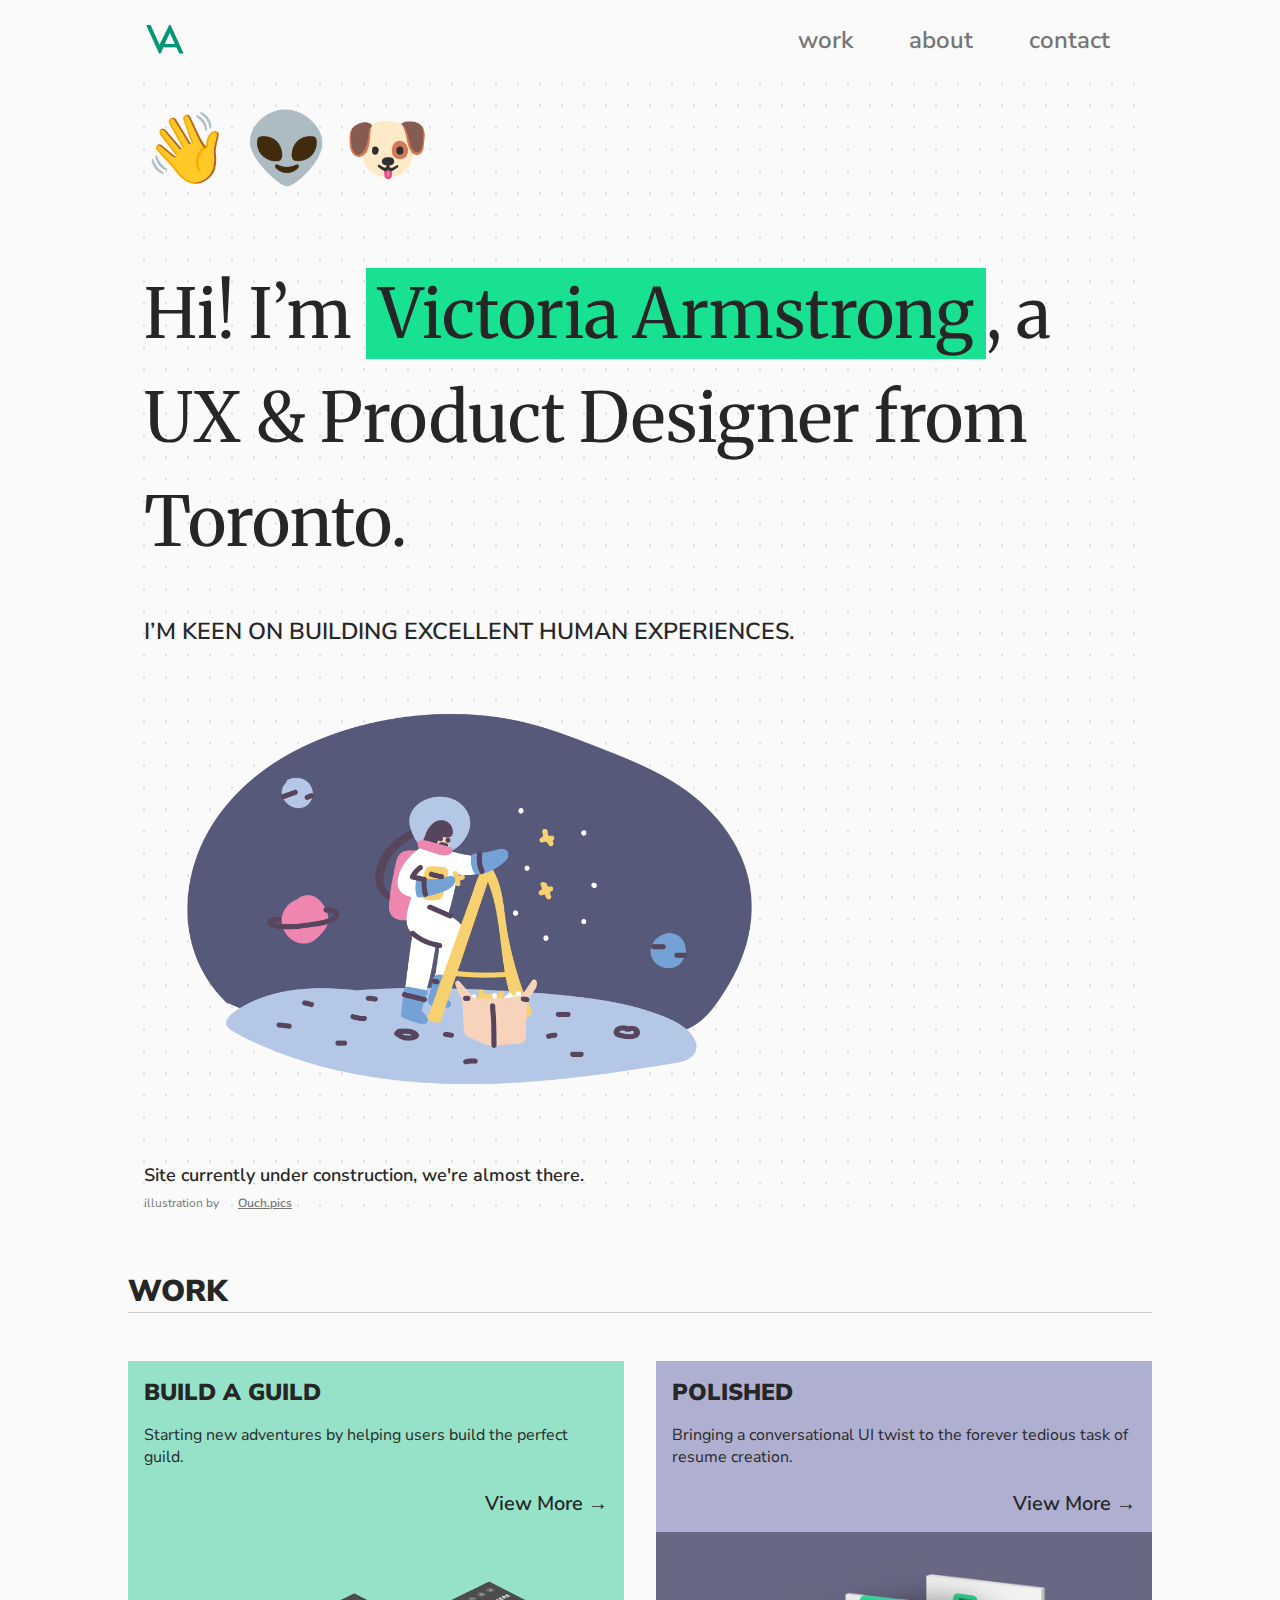
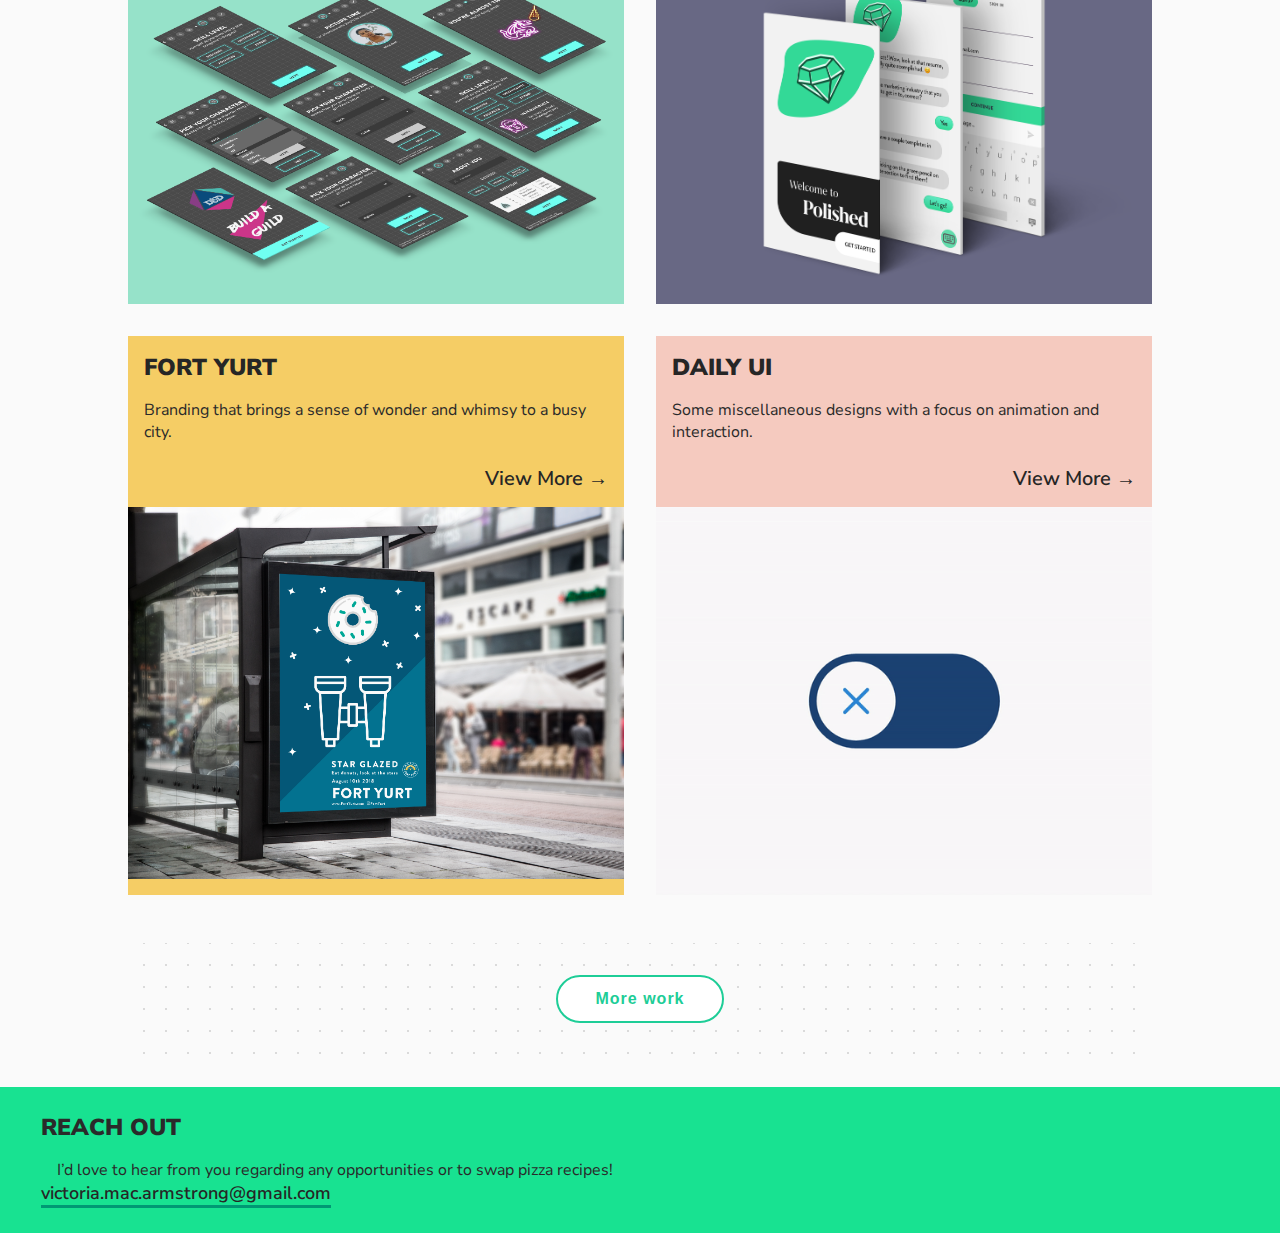
==== index.html @ 5d779841 "Changed small view nav" ====
<!DOCTYPE html>
<html lang="en" dir="ltr">
  <head>
    <meta charset="utf-8">
    <meta name="viewport" content="width=device-width,initial-scale=1">
    <link href="https://fonts.googleapis.com/css?family=Asap:400,600,700" rel="stylesheet">
    <link href="https://fonts.googleapis.com/css?family=Nunito+Sans:400,600,700,900|Merriweather:400,700,900" rel="stylesheet">
    <link rel="stylesheet" href="CSS/reset.css">
    <link rel="stylesheet" href="CSS/styles.css">
    <title>Victoria Armstrong's Portfolio</title>
    <link rel="icon"
      type="image/png"
      href="img/logo.png">
  </head>
<body id="index">
<div id="wrapper">
  <header class="header">
    <input id="toggle" type="checkbox"/>
  <label class="hamburger" for="toggle">
  <div class="top"></div>
  <div class="meat"></div>
  <div class="bottom"></div>
  </label>
  <div class="nav">
  <div class="nav-wrapper">
  <nav>
    <ul class="nav-list">
      <a href="#" class="nav-logo"><img src="img/logo.png" alt="a green uppercase v and a overlapping"></a>
      <li class="nav-item"><a href="#titles">Work</a></li>
      <li class="nav-item"><a href="about.html">About</a></li>
      <li class="nav-item"><a href="#footer">Contact</a></li>
      </ul>
    </nav>
  </div>
</div>
  </header>

    <section class="blurb">
      <h1 class="emoji">👋 👽 🐶 </h1>
      <h1>Hi! I’m <em>Victoria Armstrong</em>, a UX & Product Designer from Toronto.</h1>
      <h2>I’m keen on building excellent human experiences.</h2>
      <div class="construction">
        <figure>
          <img src="img/pluto-uploading-1.png" alt="illustration of astronaut putting stars on sky">
          <figcaption>       <h3>Site currently under construction, we're almost there.</h3> <p>illustration by <a href="https://icons8.com">Ouch.pics</a></p></figcaption>
        </figure>
      </div>
    </section>
    <section class="work">
      <div id="titles">
        <h2>Work</h2>
      </div>
      <div class="cards">
        <div id="build-a-guild" class="project">
          <h2>Build a Guild</h2>
          <p>Starting new adventures by helping users build the perfect guild.</p>
          <a class="project-link" href="#">View More →</a>
          <img src="img/bag-header.png" alt="nine screens from the build a guild app floating over a teal background">
        </div>
        <div id="polished" class="project">
          <h2>Polished</h2>
          <p>Bringing a conversational UI twist to the forever tedious task of resume creation.</p>
          <a class="project-link" href="#">View More →</a>
          <img src="img/polished-3-upright.png" alt="3 screens from the Polished app standing vertically and stacked behind each other">
        </div>
        <div id="fort-yurt" class="project">
          <h2>Fort Yurt</h2>
          <p>Branding that brings a sense of wonder and whimsy to a busy city.</p>
          <a class="project-link" href="#">View More →</a>
          <img src="img/busstop.png" alt="a sign on a bus shelter that has a donut that looks like a moon and binoculars aimed at it.">
        </div>
        <div id="daily-ui" class="project">
          <h2>Daily UI</h2>
          <p>Some miscellaneous designs with a focus on animation and interaction.</p>
          <a class="project-link" href="#">View More →</a>
          <img src="img/onoff.gif" alt="a toggle switch">
        </div>
      </div>
      <div class="more">
        <button class="button">
          <a href="#">More work</a>
        </button>
      </div>
    </section>
      </div>
    <footer id="footer">
      <h2>Reach Out</h2>
      <p>I’d love to hear from you regarding any opportunities or to swap pizza recipes!</p>
      <h3>victoria.mac.armstrong@gmail.com</h3>
    </footer>

</body>
</html>
---- CSS/styles.css ----
html {
  font-size: 16px;
}

body  {
  margin: 0;
  font-family: 'Nunito Sans', sans-serif;
  background-color: #fafafa;
}

h1 {
  font-family: 'Merriweather', serif;
  font-weight: 400;
  font-size: 4.3rem;
  color: #262626;
}

h2  {
  font-weight: 900;
  font-size: 1.45rem;
  color: #262626;
  text-transform: uppercase;
}

h3  {
  font-weight: 600;
  font-size: 18px;
  color: #262626;
  border-bottom: 3px solid #009874;
  display: inline-block;
}

p   {
  font-weight: 400;
  font-size: 16px;
  color: #262626;
}

a   {
  font-weight: 600;
  font-size: 23px;
  color: #565656;
}

img   {
  vertical-align: middle;
}

/* .hero {
  background: linear-gradient(90deg, #fafafa 20px, transparent 1%) center, linear-gradient(#fafafa 20px, transparent 1%) center, #dadada;
  background-size: 22px 22px;
} */

header  {
  height: 80px;
  margin: 0;
  background-color: #fafafa;
  /* position: fixed; */
  display: grid;
  top: 0;
  left: 0;
  /* width: 100%; */
  /* background: linear-gradient(90deg, #fafafa 20px, transparent 1%) center, linear-gradient(#fafafa 20px, transparent 1%) center, #dadada;
  background-size: 22px 22px; */
}

.nav-list {
  text-align: right;
  padding-right: 1rem;
}

.nav-item {
  display: inline;
  padding-left: 10px;
  padding-right: 10px;
}

.nav-item a{
  text-decoration: none;
  text-transform: lowercase;
  line-height: 80px;
  border-bottom: 0px solid #009874;
  font-size: 1.5rem;
}

.nav-item a:hover{
  border-bottom: 3px solid #009874;
}

.nav-logo img{
  max-width: 42px;
  float: left;
  margin-left: 1rem;
  margin-top: 20px;
}

#wrapper {
  width: 80vw;
  margin:0 auto;
  /* background-color: chartreuse; */
}


.blurb {
  margin-top: 0;
  margin-bottom: 0;
  line-height: 6.5rem;
  background: linear-gradient(90deg, #fafafa 20px, transparent 1%) center, linear-gradient(#fafafa 20px, transparent 1%) center, #dadada;
  background-size: 22px 22px;
}

.blurb h1{
  margin: 0 0 30px 0;
  /* background-color: #fafafa; */
  /* border: 0.3rem solid black; */
  padding: 1rem;
}

.blurb em{
  font-style: normal;
  display: inline;
  background-color: #18e291;
  /* border-bottom: 0.75rem solid #14b776; */
  /* background-color: #ffcc00; */
  padding: 0.1rem 0.75rem;
}



.blurb h2{
  font-weight: 600;
  line-height: 23px;
  margin-bottom: 0;
  padding: 0 1rem;
}

.construction {
  display: grid;
  grid-template-columns: 2fr 1fr;
  /* grid-template-rows: 1fr 1fr; */
  align-content: top;
  overflow: hidden;
  /* margin: 0 12% 0 0; */
  text-align: left;
  /* height: 40rem; */
}

.construction h3{
  border: none;
  margin: 0;
  line-height: normal;
  display: block;
  padding: 0.5rem 1rem;

}

.construction figure{
  /* grid-row-start: 2; */

}

.construction img{
  width: 100%;
  padding: 0;
  margin: 0;
}

.construction figcaption{
  font-size: 0.75rem;
  line-height: normal;
}

figcaption p,a{
  color: #757575;
  padding: 0 1rem;
  font-size: 0.75rem;
}

.construction a:hover{
  color: darkseagreen;
}


#titles {
  /* margin-left: 12%; */
  border-bottom: 1px solid #ccc;
}

#titles h2{
  font-size: 30px;
  margin-top: 60px;
  margin-bottom: 0;
}

.cards {
  margin-top: 3rem;
  margin-bottom: 3rem;
  /* display: inline-flex;
  flex-wrap: wrap;
  align-items: flex-start; */
  display: grid;
  grid-template-columns: 1fr 1fr;
  grid-gap: 2rem;
  /* background-color: #fafafa; */
}

.project {
  /* width: 44%; */
  background-color: #fafafa;
  /* margin: 0 4rem 4rem 0; */
}

.project h2,p{
  padding: 16px 16px 0 16px;
  margin: 0;
}

.project  a{
  padding: 16px 16px 0px 16px;
  line-height:  40px;
  font-family: 'Nunito Sans', sans-serif;
  font-weight: 600;
  font-size: 20px;
  color: #262626;
  text-decoration: none;
  float: right;
}

.project  img{
  max-width: 100%;
  height: auto;
  padding-top: 8px;
}

#build-a-guild {
  background-color: #96E2C9;
  /* flex: auto; */
}

#polished {
  background-color: #AFAFD1;
  /* flex: auto; */
}

#fort-yurt {
  background-color: #F5CD65;
  /* flex: auto; */
}

#daily-ui {
  background-color: #F5CABF;
  /* flex: auto; */
}

/* .button {
  display: grid;
  align-content: center;
  justify-content: center;
  border: 1rem solid #009874;
} */

/* .button h3{
  border: 0.1rem solid #009874;
  padding: 0.75rem 1rem;
  border-radius: 4rem;
  text-transform: uppercase;
  background-color: #18e291;
} */

.more {
  display: grid;
  align-content: center;
  justify-content: center;
  background: linear-gradient(90deg, #fafafa 20px, transparent 1%) center, linear-gradient(#fafafa 20px, transparent 1%) center, #dadada;
  background-size: 22px 22px;
}

button {
margin: 2rem 0;
outline: none;
height: 3rem;
text-align: center;
width: 10.5rem;
border-radius: 2.5rem;
background: #fff;
border: 2px solid #1ECD97;
color: #1ECD97;
letter-spacing:1px;
text-shadow:0;
transition: all 0.25s ease;
}

button a{
  text-decoration: none;
  color: #1ECD97;
  padding: 1rem;
  font-size: 1rem;
}

button:hover {
  border: 4px solid #1ECD97;
  transition: all 0.25s ease;
}


footer  {
  margin-top: 2rem;
  padding: 1.56rem 2.56rem;
  text-align: left;
  background-color: #18e291;
}

footer  h2,p{
  margin: 0;
  color: #2a2a2a;
}

/* @media screen and (max-width: 580px) {
  .cards {
    display: grid;
    grid-template-columns: 1fr;
  } */

@media screen and (min-width: 607px) {
  .hamburger {
    display: none;
  }
  #toggle {
  display: none;
}
}

@media screen and (max-width: 606px) {

  h1 {
    font-size: 2.3rem;
    line-height: 3rem;
  }

  h2 {
    font-size: 1rem;
  }



  body {
    font-family: 'Asap', sans-serif;
}

nav {
  display: none;
}

.hamburger {
position: absolute;
width: 50px;
height: 45px;
top: 1.6rem;
right: 20px;
z-index: 5;
}

.hamburger div {
position: relative;
width: 45px;
height: 4px;
border-radius: 3px;
background-color: #18e291;
margin-top: 7px;
transition: all 0.3s ease-in-out;
}

#toggle {
display: none;
}

#toggle:checked + .hamburger .top {
-webkit-transform: rotate(-45deg);
        transform: rotate(-45deg);
margin-top: 22.5px;
}
#toggle:checked + .hamburger .meat {
-webkit-transform: rotate(45deg);
        transform: rotate(45deg);
margin-top: -5px;
}
#toggle:checked + .hamburger .bottom {
-webkit-transform: scale(0);
        transform: scale(0);
}
#toggle:checked + .hamburger + .nav {
top: 0;
}

.nav {
position: fixed;
width: 100%;
height: 100%;
background-color: #ffd0c9;
top: -100%;
left: 0;
right: 0;
bottom: 0;
overflow: hidden;
transition: all 0.3s ease-in-out;
}
.nav .nav-wrapper {
position: relative;
overflow-y: auto;
height: 100%;
}

nav {
height: 100vh;
display: flex;
flex-direction: column;
align-items: center;
justify-content: center;
}

nav .nav-item {
display: block;
}

nav a {
margin-top: 1.25em;
color: #fafafa;
opacity: 0;
text-decoration: none;
font-size: 2.3em;
letter-spacing: 3px;
transition: all 0.1s ease;
}
nav a:first-child {
margin-top: 0;
}

#toggle:checked + .hamburger + .nav .nav-wrapper nav a {
opacity: 0.9;
-webkit-transform: scale(1);
        transform: scale(1);
}
#toggle:checked + .hamburger + .nav .nav-wrapper nav a:hover {
opacity: 1;
color: white;
-webkit-transform: scale(1.2);
        transform: scale(1.2);
}

.cards {
  display: grid;
  grid-template-columns: 1fr;
}



}
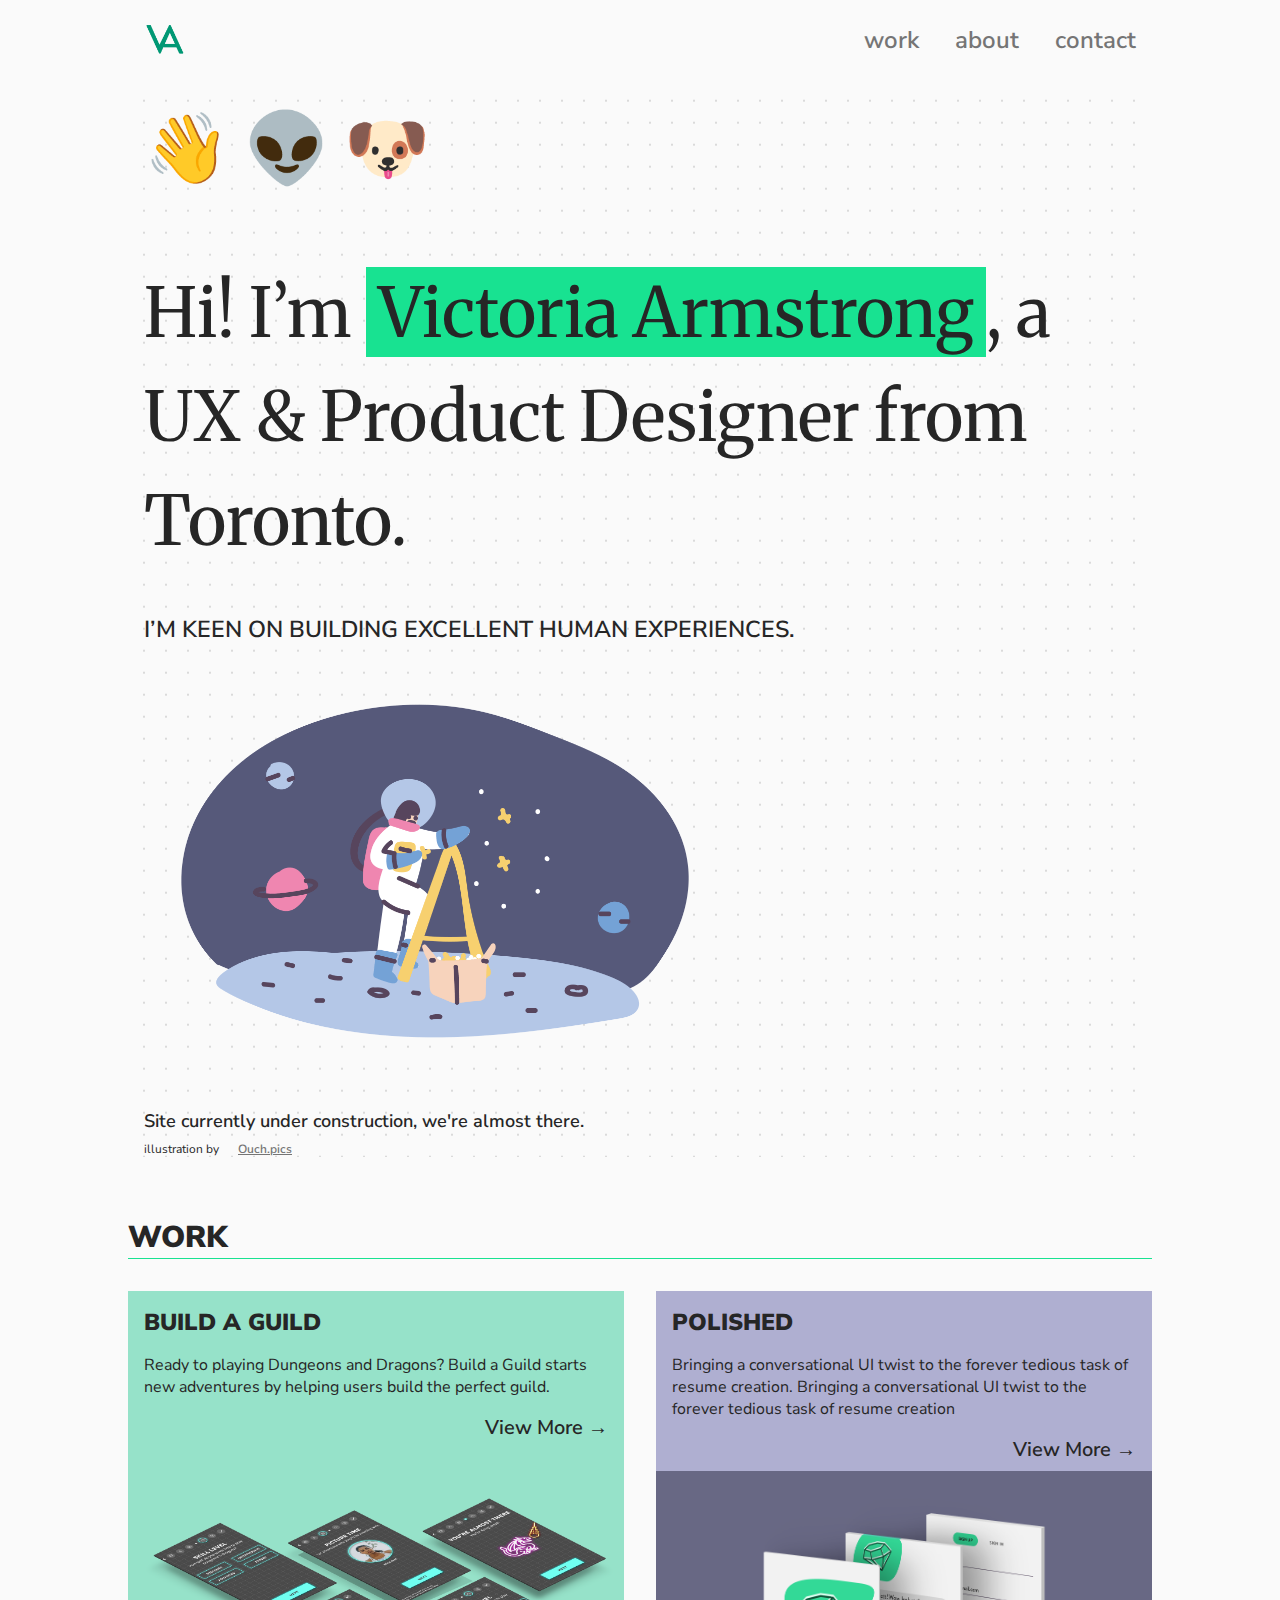
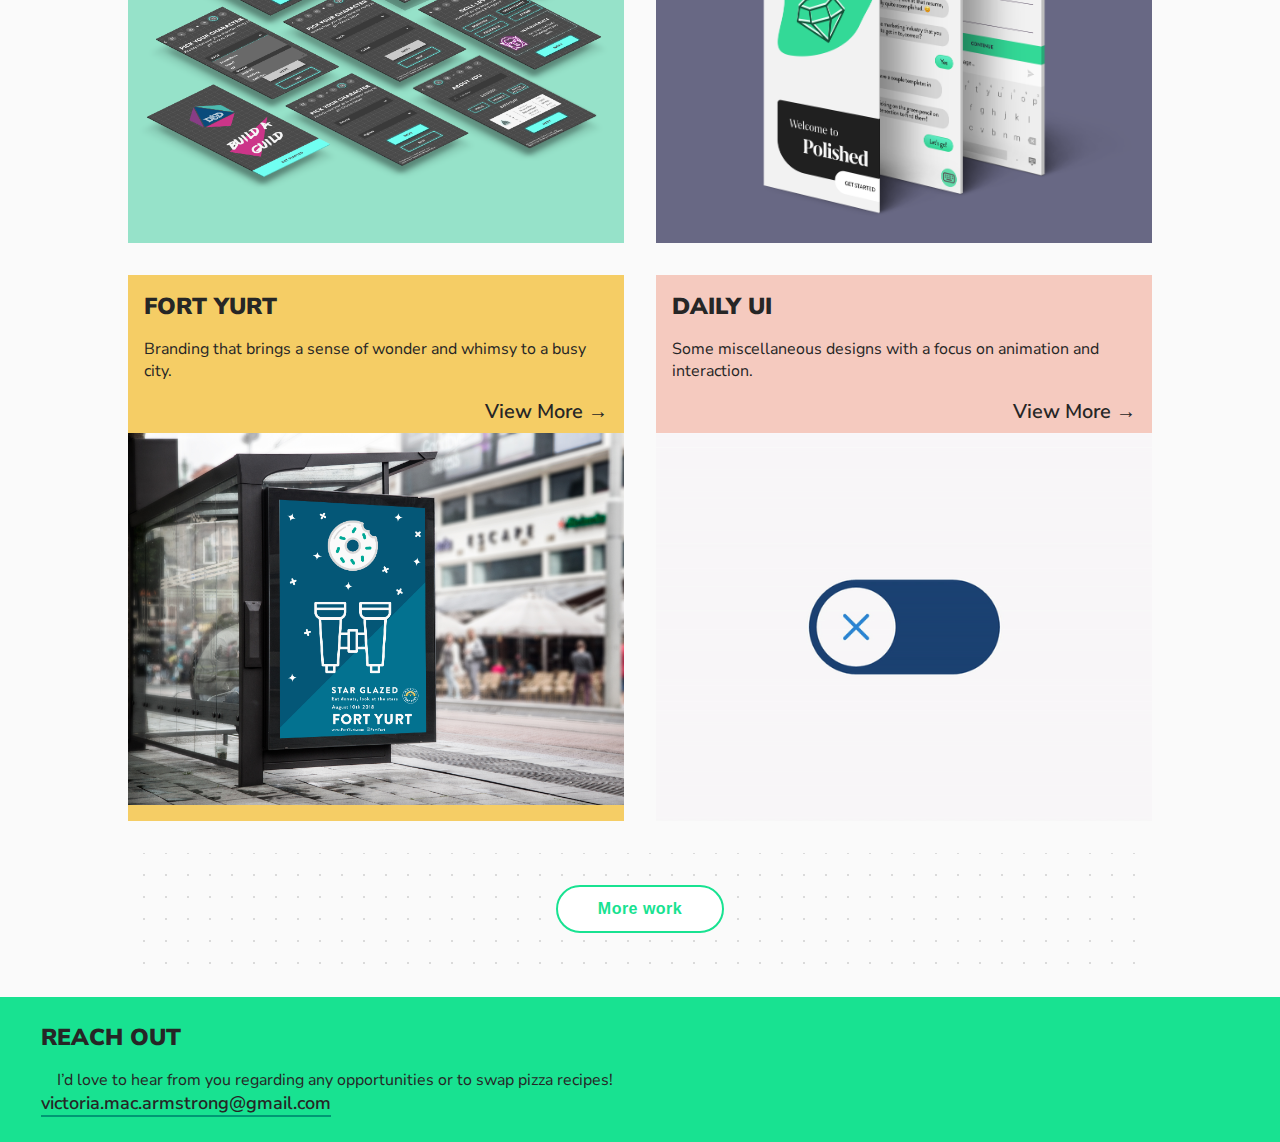
==== commit 86eb268f: "Update" ====
--- a/index.html
+++ b/index.html
@@ -13,27 +13,28 @@
       href="img/logo.png">
   </head>
 <body id="index">
-<div id="wrapper">
-  <header class="header">
-    <input id="toggle" type="checkbox"/>
-  <label class="hamburger" for="toggle">
-  <div class="top"></div>
-  <div class="meat"></div>
-  <div class="bottom"></div>
-  </label>
-  <div class="nav">
-  <div class="nav-wrapper">
-  <nav>
-    <ul class="nav-list">
-      <a href="#" class="nav-logo"><img src="img/logo.png" alt="a green uppercase v and a overlapping"></a>
-      <li class="nav-item"><a href="#titles">Work</a></li>
-      <li class="nav-item"><a href="about.html">About</a></li>
-      <li class="nav-item"><a href="#footer">Contact</a></li>
-      </ul>
-    </nav>
-  </div>
-</div>
-  </header>
+  <div id="wrapper">
+    <header class="header">
+      <a href="#" class="nav-logo-small"><img src="img/logo.png" alt="a green uppercase v and a overlapping"></a>
+      <input id="toggle" type="checkbox"/>
+      <label class="hamburger" for="toggle">
+        <div class="top"></div>
+        <div class="meat"></div>
+        <div class="bottom"></div>
+      </label>
+      <div class="nav-wrap">
+        <div class="nav">
+          <nav>
+            <ul class="nav-list">
+              <a href="#" class="nav-logo"><img src="img/logo.png" alt="a green uppercase v and a overlapping"></a>
+              <li class="nav-item"><a href="#titles">Work</a></li>
+              <li class="nav-item"><a href="about.html">About</a></li>
+              <li class="nav-item"><a href="#footer">Contact</a></li>
+            </ul>
+          </nav>
+        </div>
+      </div>
+    </header>
 
     <section class="blurb">
       <h1 class="emoji">👋 👽 🐶 </h1>
@@ -42,7 +43,7 @@
       <div class="construction">
         <figure>
           <img src="img/pluto-uploading-1.png" alt="illustration of astronaut putting stars on sky">
-          <figcaption>       <h3>Site currently under construction, we're almost there.</h3> <p>illustration by <a href="https://icons8.com">Ouch.pics</a></p></figcaption>
+          <figcaption class="figcaption">       <h3>Site currently under construction, we're almost there.</h3> <p>illustration by <a href="https://icons8.com">Ouch.pics</a></p></figcaption>
         </figure>
       </div>
     </section>
@@ -53,13 +54,13 @@
       <div class="cards">
         <div id="build-a-guild" class="project">
           <h2>Build a Guild</h2>
-          <p>Starting new adventures by helping users build the perfect guild.</p>
+          <p>Ready to playing Dungeons and Dragons? Build a Guild starts new adventures by helping users build the perfect guild.</p>
           <a class="project-link" href="#">View More →</a>
           <img src="img/bag-header.png" alt="nine screens from the build a guild app floating over a teal background">
         </div>
         <div id="polished" class="project">
           <h2>Polished</h2>
-          <p>Bringing a conversational UI twist to the forever tedious task of resume creation.</p>
+          <p>Bringing a conversational UI twist to the forever tedious task of resume creation. Bringing a conversational UI twist to the forever tedious task of resume creation</p>
           <a class="project-link" href="#">View More →</a>
           <img src="img/polished-3-upright.png" alt="3 screens from the Polished app standing vertically and stacked behind each other">
         </div>
--- a/CSS/styles.css
+++ b/CSS/styles.css
@@ -1,3 +1,11 @@
+:root {
+    --color-bg: #fafafa;
+    --color-highlight: #18e291;
+    --color-text: #262626;
+    --color-a-text: #757575;
+    --color-dots: #dadada;
+}
+
 html {
   font-size: 16px;
 }
@@ -5,99 +13,88 @@
 body  {
   margin: 0;
   font-family: 'Nunito Sans', sans-serif;
-  background-color: #fafafa;
+  background-color: var(--color-bg);
+  color: var(--color-text);
 }
 
 h1 {
   font-family: 'Merriweather', serif;
   font-weight: 400;
   font-size: 4.3rem;
-  color: #262626;
 }
 
 h2  {
   font-weight: 900;
   font-size: 1.45rem;
-  color: #262626;
   text-transform: uppercase;
 }
 
 h3  {
   font-weight: 600;
-  font-size: 18px;
-  color: #262626;
-  border-bottom: 3px solid #009874;
+  font-size: 1.13rem;
+  border-bottom: 0.15rem solid #009874; /* This is for the email in the footer change this */
   display: inline-block;
 }
 
 p   {
   font-weight: 400;
-  font-size: 16px;
-  color: #262626;
+  font-size: 1rem;
 }
 
 a   {
   font-weight: 600;
-  font-size: 23px;
-  color: #565656;
+  font-size: 1.4rem;
+  color: var(--color-a-text);
 }
 
 img   {
-  vertical-align: middle;
-}
-
-/* .hero {
-  background: linear-gradient(90deg, #fafafa 20px, transparent 1%) center, linear-gradient(#fafafa 20px, transparent 1%) center, #dadada;
-  background-size: 22px 22px;
-} */
+  vertical-align: bottom;
+}
 
 header  {
-  height: 80px;
+  height: 5rem;
   margin: 0;
-  background-color: #fafafa;
-  /* position: fixed; */
+  background-color: var(--color-bg);
   display: grid;
   top: 0;
   left: 0;
-  /* width: 100%; */
-  /* background: linear-gradient(90deg, #fafafa 20px, transparent 1%) center, linear-gradient(#fafafa 20px, transparent 1%) center, #dadada;
-  background-size: 22px 22px; */
 }
 
 .nav-list {
   text-align: right;
-  padding-right: 1rem;
 }
 
 .nav-item {
   display: inline;
-  padding-left: 10px;
-  padding-right: 10px;
 }
 
 .nav-item a{
   text-decoration: none;
   text-transform: lowercase;
-  line-height: 80px;
-  border-bottom: 0px solid #009874;
+  line-height: 5rem;
+  border-bottom: 0 solid var(--color-highlight);
   font-size: 1.5rem;
+  padding: 0;
+  margin: 0 1rem;
 }
 
 .nav-item a:hover{
-  border-bottom: 3px solid #009874;
+  border-bottom: 3px solid var(--color-highlight);
+}
+
+.nav-logo-small {
+  display: none;
 }
 
 .nav-logo img{
-  max-width: 42px;
+  max-width: 2.63rem;
   float: left;
-  margin-left: 1rem;
-  margin-top: 20px;
+  margin: 1.25rem 0 0 1rem;
 }
 
 #wrapper {
   width: 80vw;
-  margin:0 auto;
-  /* background-color: chartreuse; */
+  margin: 0 auto;
 }
 
 
@@ -105,23 +102,19 @@
   margin-top: 0;
   margin-bottom: 0;
   line-height: 6.5rem;
-  background: linear-gradient(90deg, #fafafa 20px, transparent 1%) center, linear-gradient(#fafafa 20px, transparent 1%) center, #dadada;
-  background-size: 22px 22px;
+  background: linear-gradient(90deg, var(--color-bg) 1.25rem, transparent 1%) center, linear-gradient(var(--color-bg) 1.25rem, transparent 1%) center, var(--color-dots);
+  background-size: 1.375rem 1.375rem;
 }
 
 .blurb h1{
-  margin: 0 0 30px 0;
-  /* background-color: #fafafa; */
-  /* border: 0.3rem solid black; */
+  margin: 0 0 1.8rem 0;
   padding: 1rem;
 }
 
 .blurb em{
   font-style: normal;
   display: inline;
-  background-color: #18e291;
-  /* border-bottom: 0.75rem solid #14b776; */
-  /* background-color: #ffcc00; */
+  background-color: var(--color-highlight);
   padding: 0.1rem 0.75rem;
 }
 
@@ -129,7 +122,7 @@
 
 .blurb h2{
   font-weight: 600;
-  line-height: 23px;
+  line-height: 1.44rem;
   margin-bottom: 0;
   padding: 0 1rem;
 }
@@ -137,12 +130,9 @@
 .construction {
   display: grid;
   grid-template-columns: 2fr 1fr;
-  /* grid-template-rows: 1fr 1fr; */
   align-content: top;
   overflow: hidden;
-  /* margin: 0 12% 0 0; */
   text-align: left;
-  /* height: 40rem; */
 }
 
 .construction h3{
@@ -151,16 +141,10 @@
   line-height: normal;
   display: block;
   padding: 0.5rem 1rem;
-
-}
-
-.construction figure{
-  /* grid-row-start: 2; */
-
 }
 
 .construction img{
-  width: 100%;
+  width: 90%;
   padding: 0;
   margin: 0;
 }
@@ -171,57 +155,46 @@
 }
 
 figcaption p,a{
-  color: #757575;
   padding: 0 1rem;
   font-size: 0.75rem;
 }
 
 .construction a:hover{
-  color: darkseagreen;
+  color: var(--color-highlight);
 }
 
 
 #titles {
-  /* margin-left: 12%; */
-  border-bottom: 1px solid #ccc;
+  border-bottom: 0.1rem solid var(--color-highlight);
 }
 
 #titles h2{
-  font-size: 30px;
-  margin-top: 60px;
-  margin-bottom: 0;
+  font-size: 1.88rem;
+  margin-top: 3.75rem;
 }
 
 .cards {
-  margin-top: 3rem;
-  margin-bottom: 3rem;
-  /* display: inline-flex;
-  flex-wrap: wrap;
-  align-items: flex-start; */
+  margin: 2rem 0;
   display: grid;
   grid-template-columns: 1fr 1fr;
   grid-gap: 2rem;
-  /* background-color: #fafafa; */
 }
 
 .project {
-  /* width: 44%; */
-  background-color: #fafafa;
-  /* margin: 0 4rem 4rem 0; */
+  background-color: var(--color-bg);
+  /* display: grid;
+  grid-template-columns: 1fr 1fr; */
 }
 
 .project h2,p{
-  padding: 16px 16px 0 16px;
-  margin: 0;
+  padding: 1rem 1rem 0 1rem;
 }
 
 .project  a{
-  padding: 16px 16px 0px 16px;
-  line-height:  40px;
-  font-family: 'Nunito Sans', sans-serif;
+  padding: 1rem 1rem 0px 1rem;
   font-weight: 600;
-  font-size: 20px;
-  color: #262626;
+  font-size: 1.25rem;
+  color: var(--color-text);
   text-decoration: none;
   float: right;
 }
@@ -229,49 +202,30 @@
 .project  img{
   max-width: 100%;
   height: auto;
-  padding-top: 8px;
+  padding-top: 0.5rem;
 }
 
 #build-a-guild {
   background-color: #96E2C9;
-  /* flex: auto; */
 }
 
 #polished {
   background-color: #AFAFD1;
-  /* flex: auto; */
 }
 
 #fort-yurt {
   background-color: #F5CD65;
-  /* flex: auto; */
 }
 
 #daily-ui {
   background-color: #F5CABF;
-  /* flex: auto; */
-}
-
-/* .button {
-  display: grid;
-  align-content: center;
-  justify-content: center;
-  border: 1rem solid #009874;
-} */
-
-/* .button h3{
-  border: 0.1rem solid #009874;
-  padding: 0.75rem 1rem;
-  border-radius: 4rem;
-  text-transform: uppercase;
-  background-color: #18e291;
-} */
+}
 
 .more {
   display: grid;
   align-content: center;
   justify-content: center;
-  background: linear-gradient(90deg, #fafafa 20px, transparent 1%) center, linear-gradient(#fafafa 20px, transparent 1%) center, #dadada;
+  background: linear-gradient(90deg, var(--color-bg) 1.25rem, transparent 1%) center, linear-gradient(var(--color-bg) 1.25rem, transparent 1%) center, var(--color-dots);
   background-size: 22px 22px;
 }
 
@@ -283,22 +237,21 @@
 width: 10.5rem;
 border-radius: 2.5rem;
 background: #fff;
-border: 2px solid #1ECD97;
-color: #1ECD97;
-letter-spacing:1px;
-text-shadow:0;
+border: 2px solid var(--color-highlight);
+color: var(--color-highlight);
+letter-spacing: 0.03rem;
 transition: all 0.25s ease;
 }
 
 button a{
   text-decoration: none;
-  color: #1ECD97;
+  color: var(--color-highlight);
   padding: 1rem;
   font-size: 1rem;
 }
 
 button:hover {
-  border: 4px solid #1ECD97;
+  border: 4px solid var(--color-highlight);
   transition: all 0.25s ease;
 }
 
@@ -307,151 +260,163 @@
   margin-top: 2rem;
   padding: 1.56rem 2.56rem;
   text-align: left;
-  background-color: #18e291;
+  background-color: var(--color-highlight);
 }
 
 footer  h2,p{
   margin: 0;
-  color: #2a2a2a;
-}
-
-/* @media screen and (max-width: 580px) {
+  color: var(--color-text);
+}
+
+@media screen and (min-width: 40.01rem) {
+
+  .hamburger {
+    display: none;
+  }
+
+  #toggle {
+  display: none;
+  }
+}
+
+@media screen and (max-width: 40rem) {
+
+  h1 {
+    font-size: 2.3rem;
+    line-height: 3rem;
+  }
+
+  .emoji {
+    font-size: 4rem;
+    line-height: 4rem;
+  }
+
+  h2 {
+    font-size: 1rem;
+  }
+
+  body {
+    font-family: 'Asap', sans-serif;
+  }
+
+  #wrapper {
+    width: 95vw;
+    margin: 0 auto;
+  }
+
+  .nav-logo-small {
+    display: inline;
+  }
+
+  .nav-logo-small img{
+    max-width: 2.63rem;
+    float: left;
+    margin: 1.55rem 0 0 0;
+  }
+
+  .hamburger {
+    position: absolute;
+    width: 3.13rem;
+    height: 2.81rem;
+    top: 1.6rem;
+    right: 1.25rem;
+    z-index: 5;
+  }
+
+  .hamburger div {
+    position: relative;
+    width: 2.81rem;
+    height: 0.31rem;
+    border-radius: 0.87rem;
+    background-color: var(--color-highlight);
+    margin-top: 0.44rem;
+    transition: all 0.3s ease-in-out;
+  }
+
+  #toggle {
+    display: none;
+  }
+
+  #toggle:checked + .hamburger .top {
+    -webkit-transform: rotate(-45deg);
+            transform: rotate(-45deg);
+    margin-top: 1.4rem;
+    background-color: var(--color-bg);
+  }
+
+  #toggle:checked + .hamburger .meat {
+    -webkit-transform: rotate(45deg);
+          transform: rotate(45deg);
+    margin-top: -0.3rem;
+    background-color: var(--color-bg);
+  }
+
+  #toggle:checked + .hamburger .bottom {
+    -webkit-transform: scale(0);
+            transform: scale(0);
+    background-color: var(--color-bg);
+  }
+
+  #toggle:checked + .hamburger + .nav-wrap {
+    top: 0;
+  }
+
+  .nav-logo {
+    display: none;
+  }
+
+  .nav-wrap {
+    position: fixed;
+    width: 100%;
+    height: 100%;
+    background-color: var(--color-highlight);
+    top: -100%;
+    left: 0;
+    right: 0;
+    bottom: 0;
+    overflow: hidden;
+    transition: all 0.3s ease-in-out;
+  }
+
+  .nav-wrap .nav {
+    position: relative;
+    overflow-y: auto;
+    height: 100%;
+  }
+
+  nav {
+    height: 100vh;
+    display: flex;
+    flex-direction: column;
+    align-items: center;
+    justify-content: center;
+  }
+
+  nav .nav-item {
+    display: block;
+  }
+
+  nav a {
+    margin-top: 1.25em;
+    color: var(--color-text);
+    opacity: 0;
+    text-decoration: none;
+    font-size: 2.3em;
+    letter-spacing: 0.19rem;
+    transition: all 0.1s ease;
+  }
+
+  #toggle:checked + .hamburger + .nav-wrap .nav nav a {
+    opacity: 0.8;
+  }
+
+  #toggle:checked + .hamburger + .nav-wrap .nav nav a:hover {
+    opacity: 1;
+  }
+
   .cards {
     display: grid;
     grid-template-columns: 1fr;
-  } */
-
-@media screen and (min-width: 607px) {
-  .hamburger {
-    display: none;
-  }
-  #toggle {
-  display: none;
-}
-}
-
-@media screen and (max-width: 606px) {
-
-  h1 {
-    font-size: 2.3rem;
-    line-height: 3rem;
-  }
-
-  h2 {
-    font-size: 1rem;
-  }
-
-
-
-  body {
-    font-family: 'Asap', sans-serif;
-}
-
-nav {
-  display: none;
-}
-
-.hamburger {
-position: absolute;
-width: 50px;
-height: 45px;
-top: 1.6rem;
-right: 20px;
-z-index: 5;
-}
-
-.hamburger div {
-position: relative;
-width: 45px;
-height: 4px;
-border-radius: 3px;
-background-color: #18e291;
-margin-top: 7px;
-transition: all 0.3s ease-in-out;
-}
-
-#toggle {
-display: none;
-}
-
-#toggle:checked + .hamburger .top {
--webkit-transform: rotate(-45deg);
-        transform: rotate(-45deg);
-margin-top: 22.5px;
-}
-#toggle:checked + .hamburger .meat {
--webkit-transform: rotate(45deg);
-        transform: rotate(45deg);
-margin-top: -5px;
-}
-#toggle:checked + .hamburger .bottom {
--webkit-transform: scale(0);
-        transform: scale(0);
-}
-#toggle:checked + .hamburger + .nav {
-top: 0;
-}
-
-.nav {
-position: fixed;
-width: 100%;
-height: 100%;
-background-color: #ffd0c9;
-top: -100%;
-left: 0;
-right: 0;
-bottom: 0;
-overflow: hidden;
-transition: all 0.3s ease-in-out;
-}
-.nav .nav-wrapper {
-position: relative;
-overflow-y: auto;
-height: 100%;
-}
-
-nav {
-height: 100vh;
-display: flex;
-flex-direction: column;
-align-items: center;
-justify-content: center;
-}
-
-nav .nav-item {
-display: block;
-}
-
-nav a {
-margin-top: 1.25em;
-color: #fafafa;
-opacity: 0;
-text-decoration: none;
-font-size: 2.3em;
-letter-spacing: 3px;
-transition: all 0.1s ease;
-}
-nav a:first-child {
-margin-top: 0;
-}
-
-#toggle:checked + .hamburger + .nav .nav-wrapper nav a {
-opacity: 0.9;
--webkit-transform: scale(1);
-        transform: scale(1);
-}
-#toggle:checked + .hamburger + .nav .nav-wrapper nav a:hover {
-opacity: 1;
-color: white;
--webkit-transform: scale(1.2);
-        transform: scale(1.2);
-}
-
-.cards {
-  display: grid;
-  grid-template-columns: 1fr;
-}
-
-
-
-}
+  }
+
+}
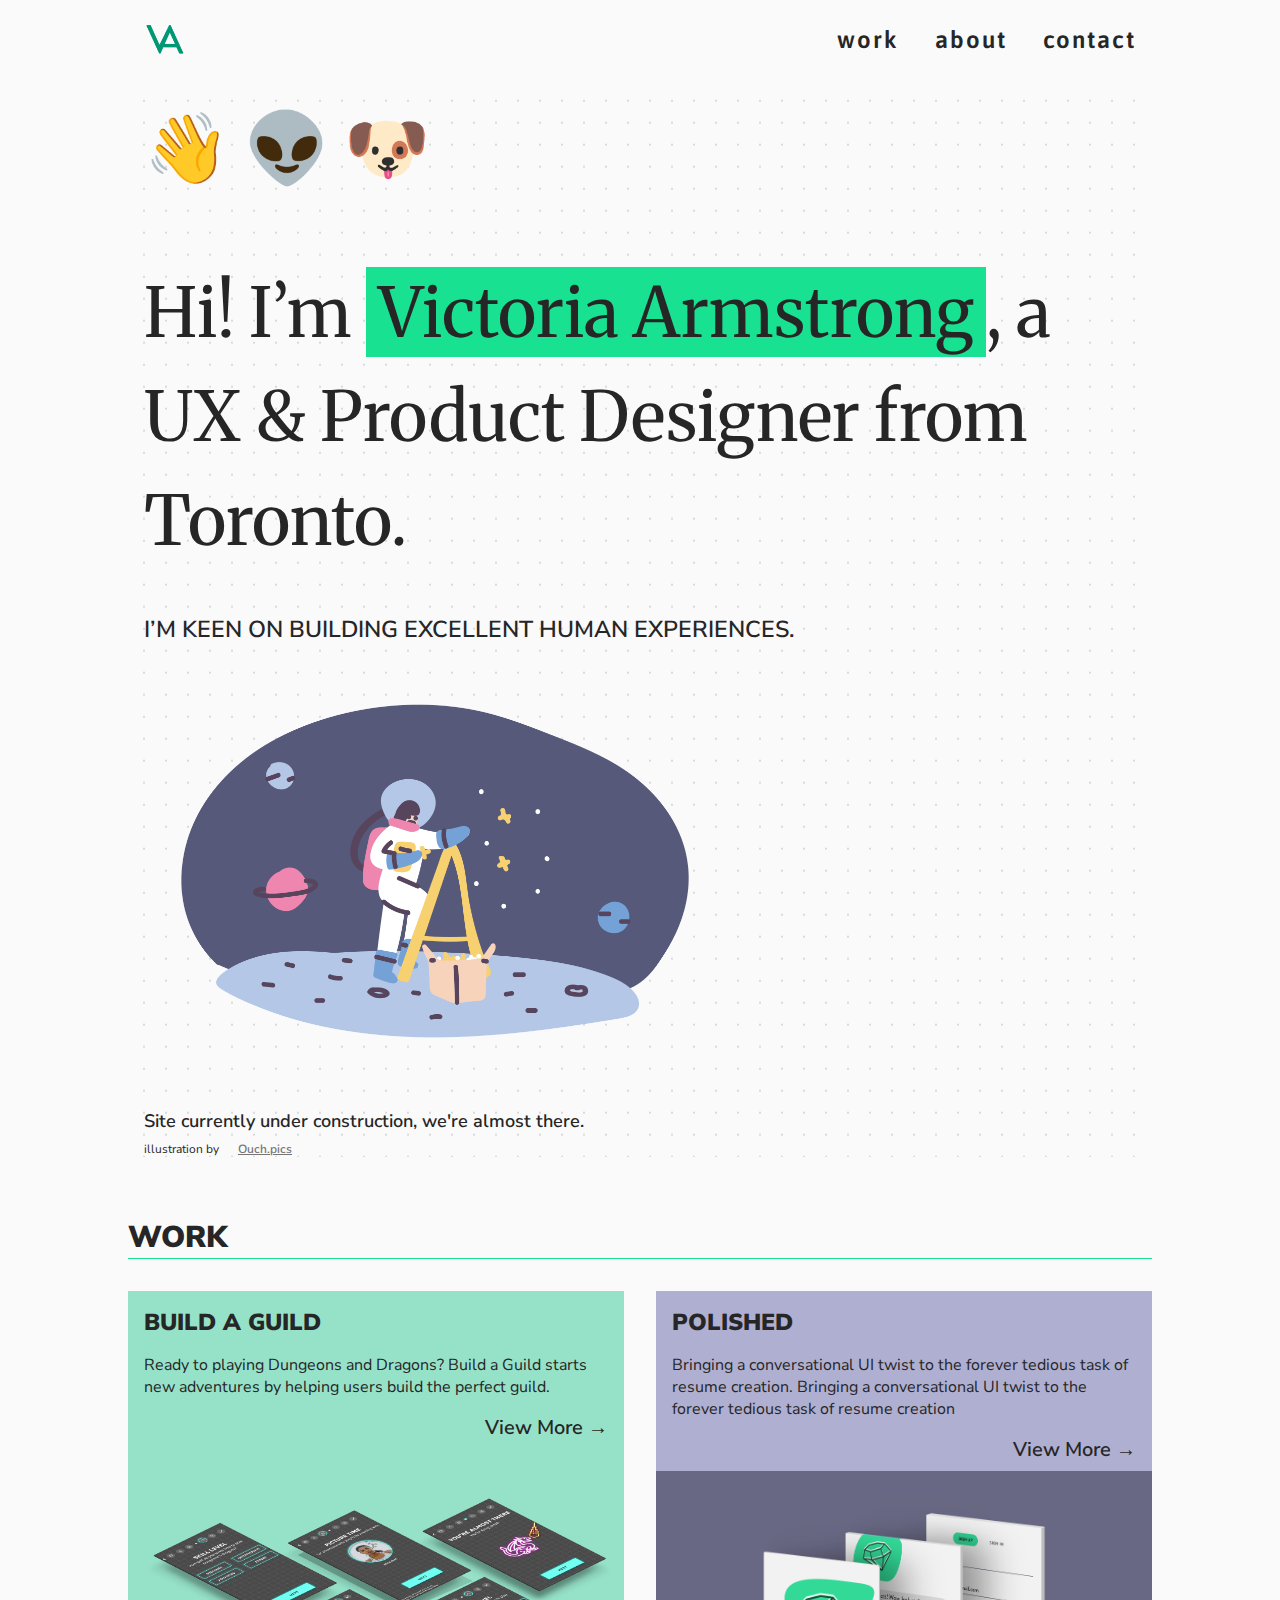
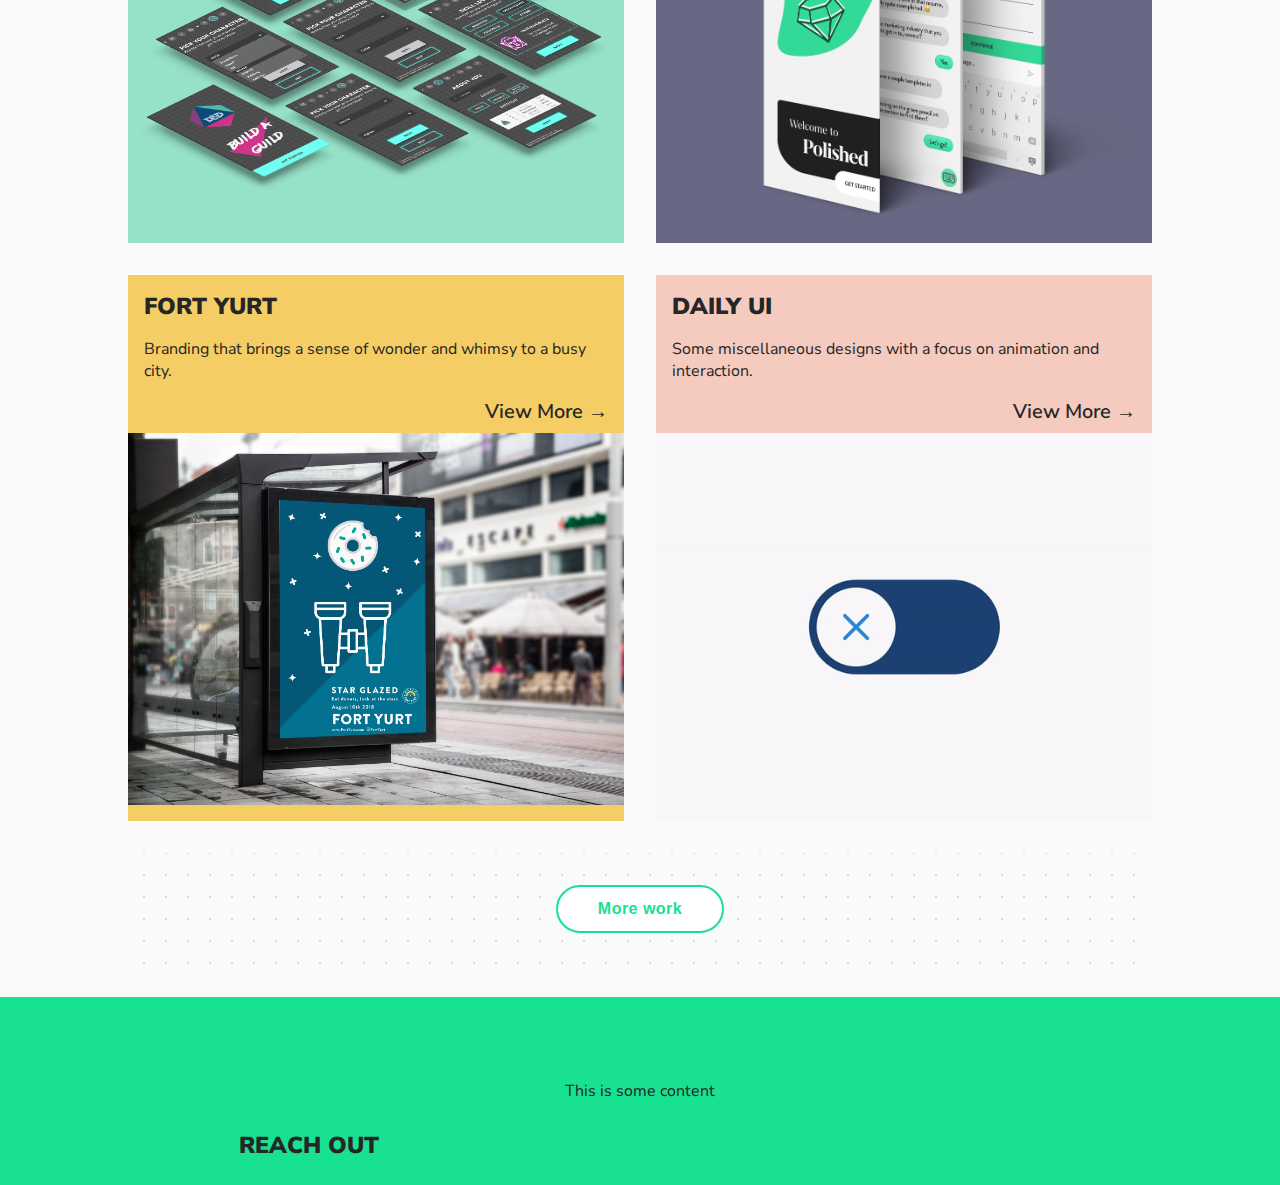
==== commit d0e73ad3: "Footer update" ====
--- a/index.html
+++ b/index.html
@@ -5,6 +5,7 @@
     <meta name="viewport" content="width=device-width,initial-scale=1">
     <link href="https://fonts.googleapis.com/css?family=Asap:400,600,700" rel="stylesheet">
     <link href="https://fonts.googleapis.com/css?family=Nunito+Sans:400,600,700,900|Merriweather:400,700,900" rel="stylesheet">
+    <link rel="stylesheet" href="https://use.fontawesome.com/releases/v5.2.0/css/all.css" integrity="sha384-hWVjflwFxL6sNzntih27bfxkr27PmbbK/iSvJ+a4+0owXq79v+lsFkW54bOGbiDQ" crossorigin="anonymous">
     <link rel="stylesheet" href="CSS/reset.css">
     <link rel="stylesheet" href="CSS/styles.css">
     <title>Victoria Armstrong's Portfolio</title>
@@ -13,7 +14,7 @@
       href="img/logo.png">
   </head>
 <body id="index">
-  <div id="wrapper">
+  <div class="wrapper">
     <header class="header">
       <a href="#" class="nav-logo-small"><img src="img/logo.png" alt="a green uppercase v and a overlapping"></a>
       <input id="toggle" type="checkbox"/>
@@ -85,9 +86,18 @@
     </section>
       </div>
     <footer id="footer">
-      <h2>Reach Out</h2>
-      <p>I’d love to hear from you regarding any opportunities or to swap pizza recipes!</p>
-      <h3>victoria.mac.armstrong@gmail.com</h3>
+      <div class="footer-wrapper">
+        <div class="footer-a">
+          <i class="far fa-paper-plane"></i>
+          <h2>Reach Out</h2>
+        </div>
+        <div class="footer-b">
+          This is some content
+        </div>
+        <div class="footer-c">
+          <i class="fas fa-hand-holding-heart"></i>
+        </div>
+      </div>
     </footer>
 
 </body>
--- a/CSS/styles.css
+++ b/CSS/styles.css
@@ -8,6 +8,7 @@
 
 html {
   font-size: 16px;
+  scroll-behavior: smooth;
 }
 
 body  {
@@ -49,6 +50,11 @@
 
 img   {
   vertical-align: bottom;
+}
+
+.wrapper {
+  width: 80vw;
+  margin: 0 auto;
 }
 
 header  {
@@ -71,6 +77,10 @@
 .nav-item a{
   text-decoration: none;
   text-transform: lowercase;
+  font-family: 'Asap', helvetica, sans-serif;
+  letter-spacing: 0.12rem;
+  /* font-weight: 400; */
+  color: var(--color-text);
   line-height: 5rem;
   border-bottom: 0 solid var(--color-highlight);
   font-size: 1.5rem;
@@ -90,11 +100,6 @@
   max-width: 2.63rem;
   float: left;
   margin: 1.25rem 0 0 1rem;
-}
-
-#wrapper {
-  width: 80vw;
-  margin: 0 auto;
 }
 
 
@@ -258,7 +263,6 @@
 
 footer  {
   margin-top: 2rem;
-  padding: 1.56rem 2.56rem;
   text-align: left;
   background-color: var(--color-highlight);
 }
@@ -268,6 +272,22 @@
   color: var(--color-text);
 }
 
+.footer-wrapper {
+  width: 80vw;
+  margin: 0 auto;
+  display: grid;
+  grid-template-columns: 1fr 1fr 1fr;
+  text-align: center;
+  padding: 1.5rem 1rem;
+  align-items: center;
+}
+
+.far,.fas {
+  color: var(--color-bg);
+  font-size: 5rem;
+  padding: 1.5rem;
+}
+
 @media screen and (min-width: 40.01rem) {
 
   .hamburger {
@@ -296,7 +316,7 @@
   }
 
   body {
-    font-family: 'Asap', sans-serif;
+    font-family: 'Nunito Sans', helvetica, sans-serif;
   }
 
   #wrapper {
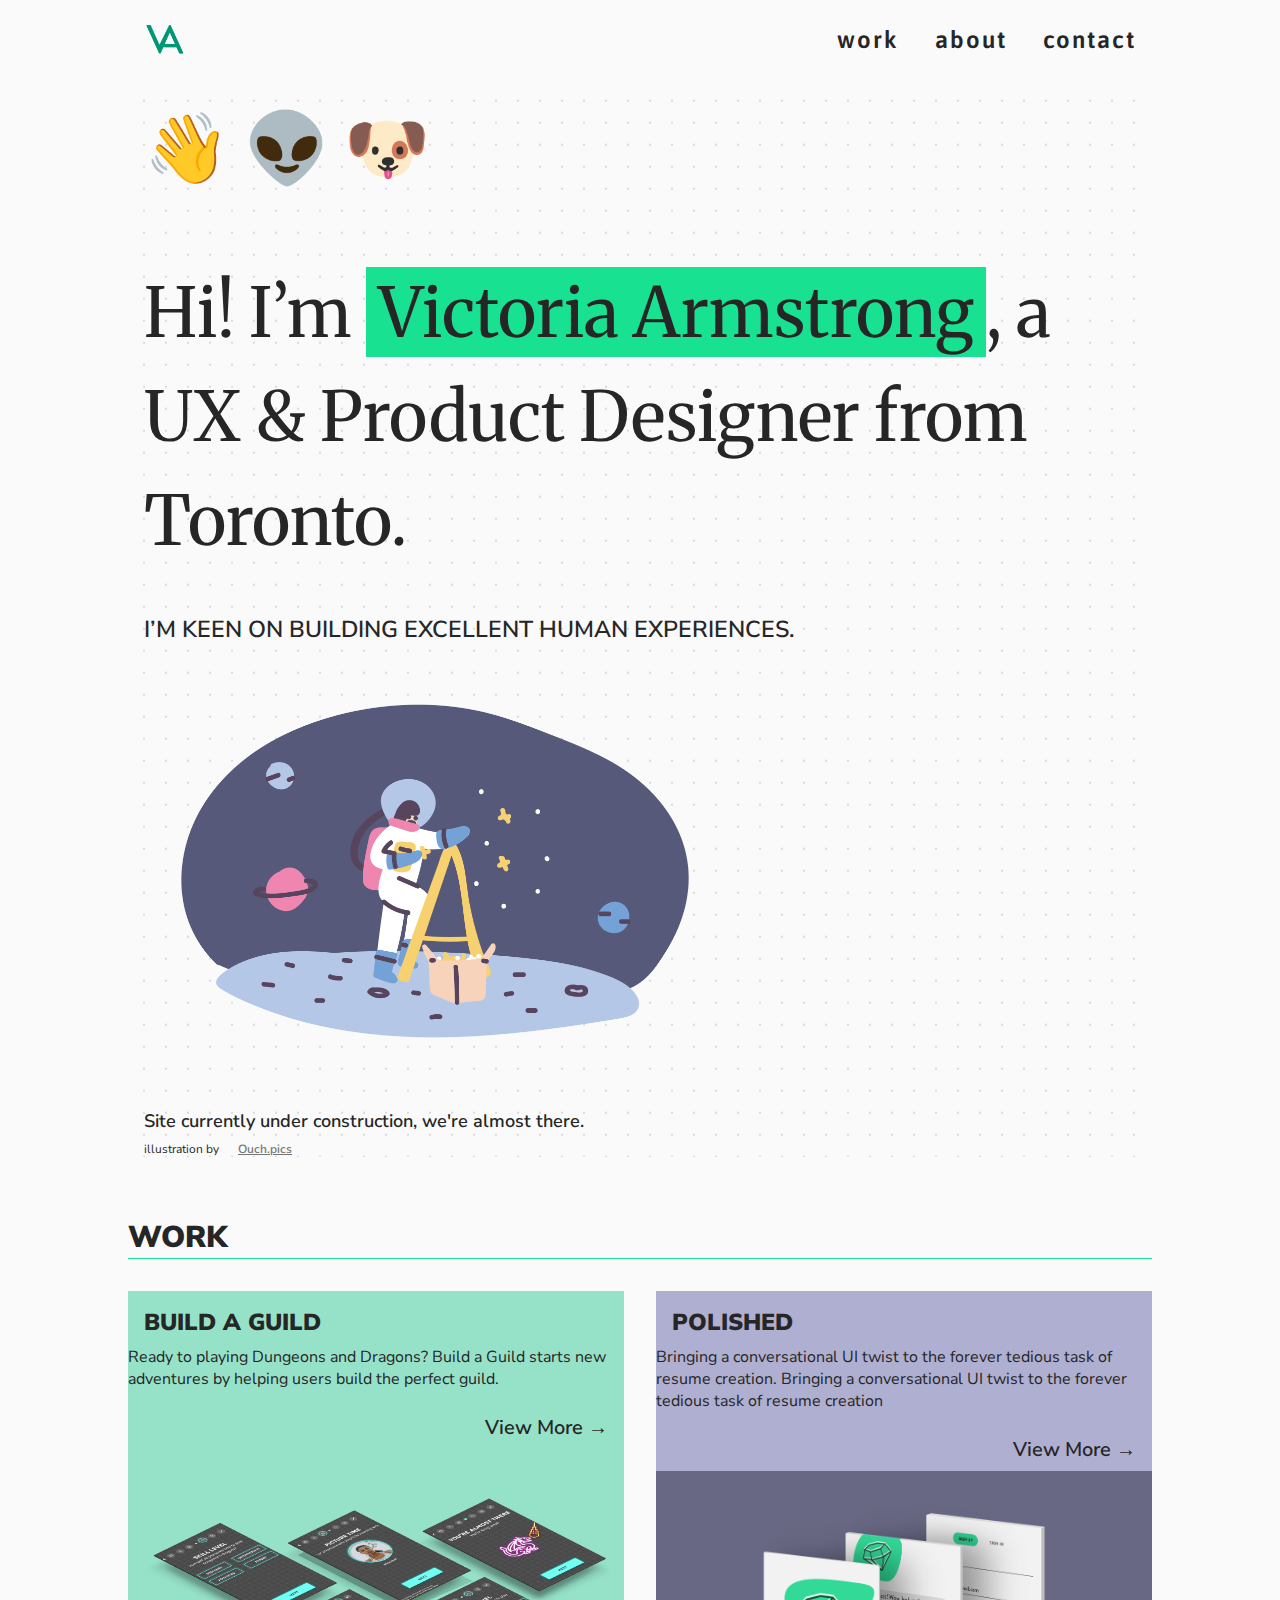
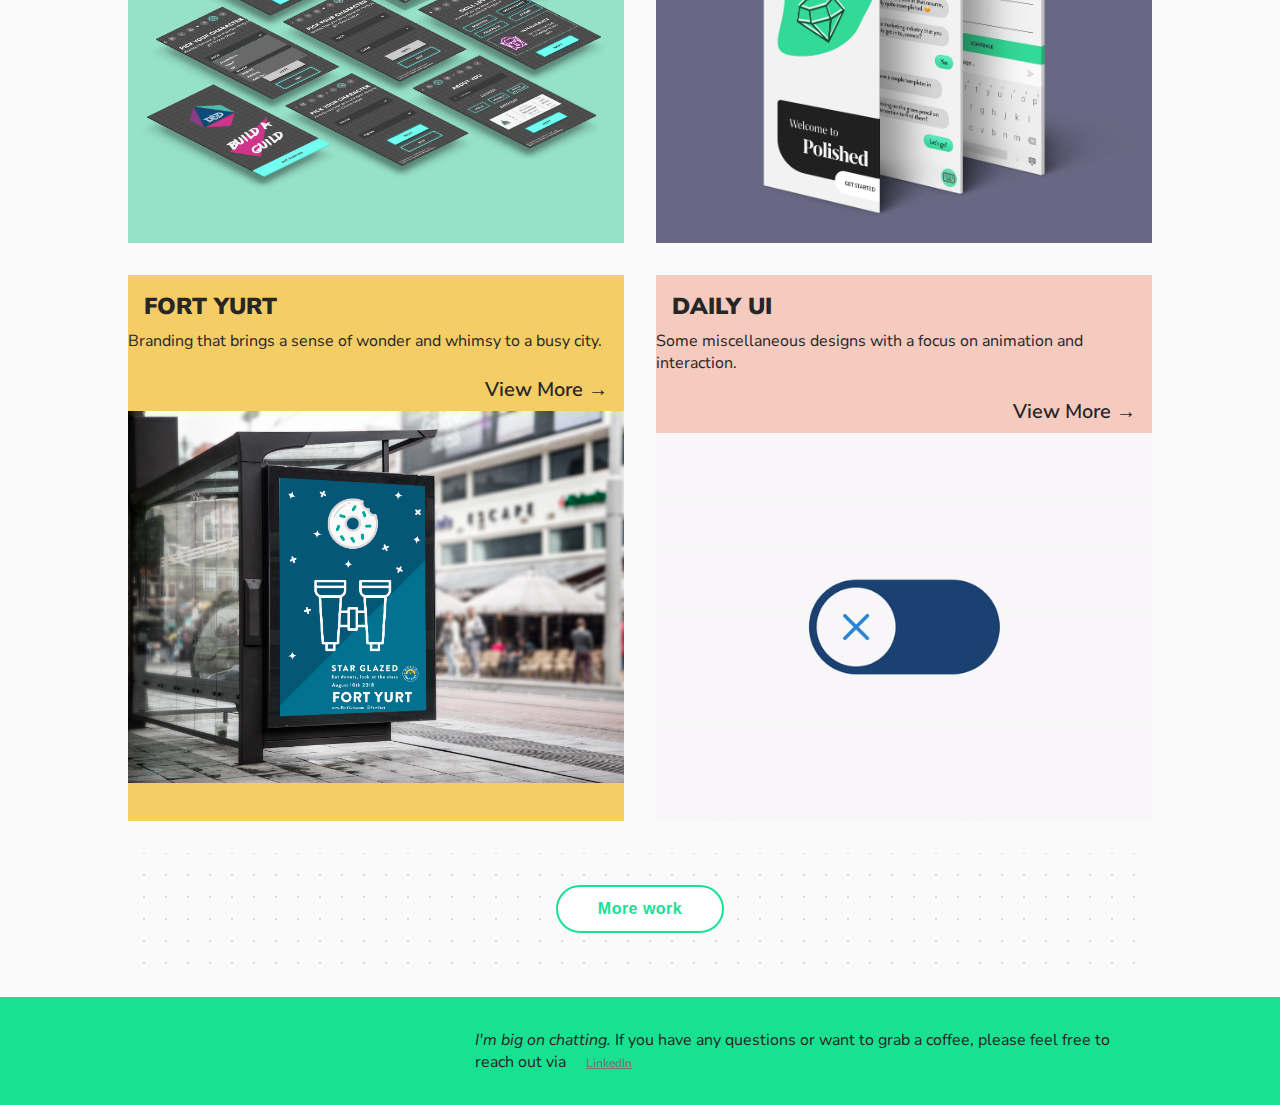
==== commit 22b6ba5b: "Update index.html" ====
--- a/index.html
+++ b/index.html
@@ -89,16 +89,12 @@
       <div class="footer-wrapper">
         <div class="footer-a">
           <i class="far fa-paper-plane"></i>
-          <h2>Reach Out</h2>
         </div>
         <div class="footer-b">
-          This is some content
-        </div>
-        <div class="footer-c">
-          <i class="fas fa-hand-holding-heart"></i>
+          <p><em>I'm big on chatting.</em> If you have any questions or want to grab a coffee, please feel free to reach out via <a href="https://www.linkedin.com/in/victoria-mac-armstrong/">LinkedIn</a> </p>
         </div>
       </div>
     </footer>
-
+<script src="js/main.js"></script>
 </body>
 </html>
--- a/CSS/styles.css
+++ b/CSS/styles.css
@@ -16,6 +16,7 @@
   font-family: 'Nunito Sans', sans-serif;
   background-color: var(--color-bg);
   color: var(--color-text);
+  overflow-x: hidden;
 }
 
 h1 {
@@ -270,14 +271,15 @@
 footer  h2,p{
   margin: 0;
   color: var(--color-text);
+  padding: 0.5rem 0;
 }
 
 .footer-wrapper {
   width: 80vw;
   margin: 0 auto;
   display: grid;
-  grid-template-columns: 1fr 1fr 1fr;
-  text-align: center;
+  grid-template-columns: 1fr 2fr;
+  text-align: left;
   padding: 1.5rem 1rem;
   align-items: center;
 }
@@ -285,10 +287,10 @@
 .far,.fas {
   color: var(--color-bg);
   font-size: 5rem;
-  padding: 1.5rem;
-}
-
-@media screen and (min-width: 40.01rem) {
+  padding: 1.5rem 0;
+}
+
+@media screen and (min-width: 50.01rem) {
 
   .hamburger {
     display: none;
@@ -299,7 +301,7 @@
   }
 }
 
-@media screen and (max-width: 40rem) {
+@media screen and (max-width: 50rem) {
 
   h1 {
     font-size: 2.3rem;
@@ -388,7 +390,7 @@
   .nav-wrap {
     position: fixed;
     width: 100%;
-    height: 100%;
+    max-height: 100%;
     background-color: var(--color-highlight);
     top: -100%;
     left: 0;
@@ -400,7 +402,7 @@
 
   .nav-wrap .nav {
     position: relative;
-    overflow-y: auto;
+    overflow-y: hidden;
     height: 100%;
   }
 
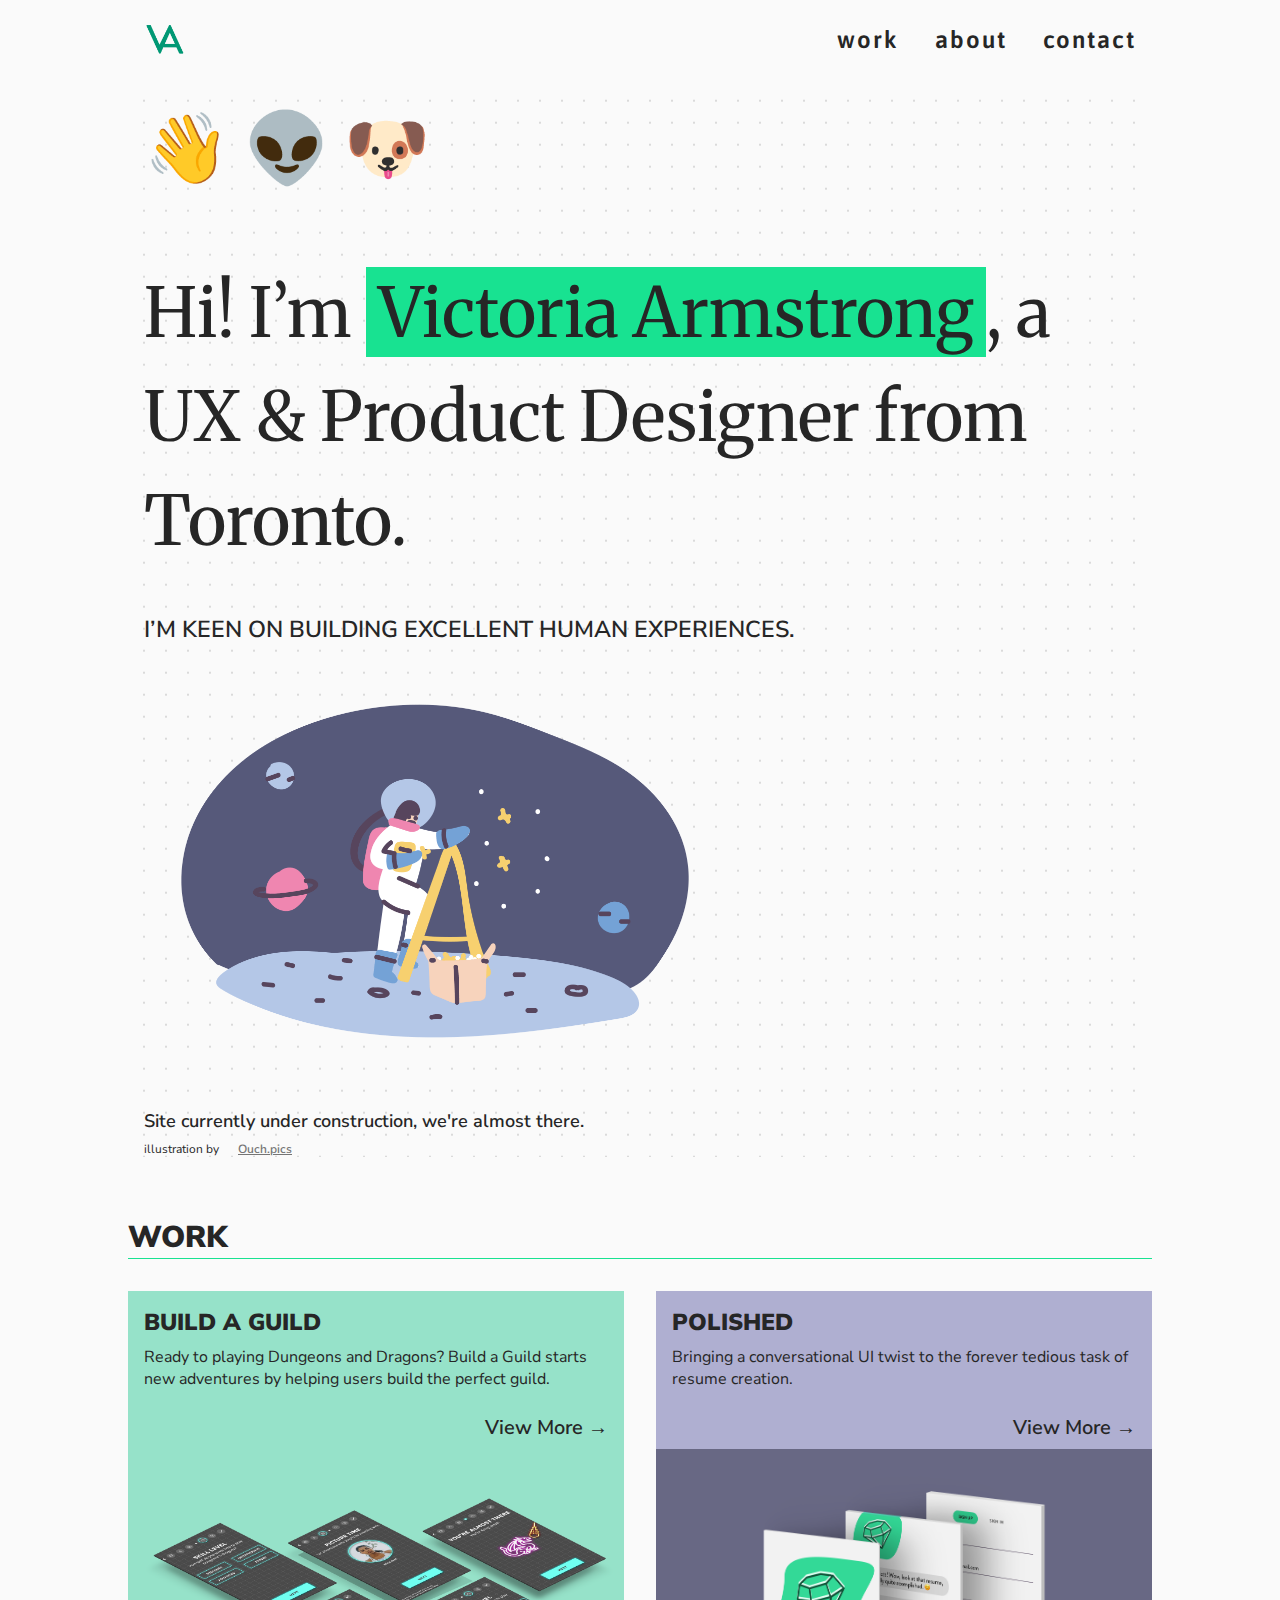
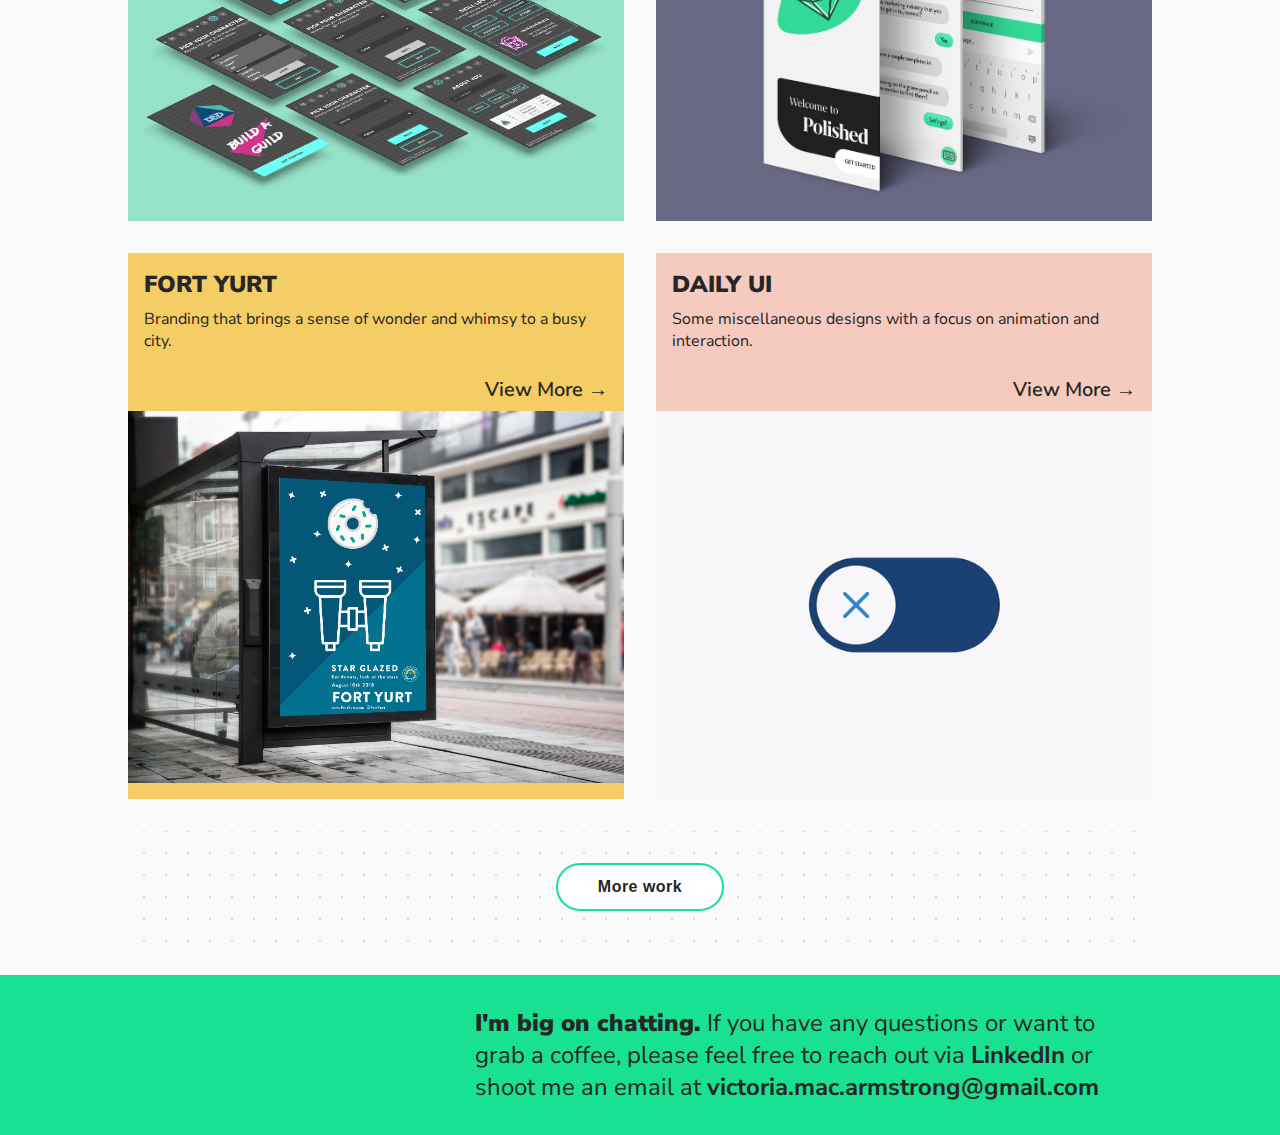
==== commit d7fe7541: "Added JS" ====
--- a/index.html
+++ b/index.html
@@ -29,7 +29,7 @@
             <ul class="nav-list">
               <a href="#" class="nav-logo"><img src="img/logo.png" alt="a green uppercase v and a overlapping"></a>
               <li class="nav-item"><a href="#titles">Work</a></li>
-              <li class="nav-item"><a href="about.html">About</a></li>
+              <li class="nav-item"><a href="#about" id="aboutLink">About</a></li>
               <li class="nav-item"><a href="#footer">Contact</a></li>
             </ul>
           </nav>
@@ -48,6 +48,18 @@
         </figure>
       </div>
     </section>
+    <section class="about" id="about">
+      <div class="aboutme">
+        <h4>I’m Victoria.</h4>
+        <p>I’m an industrious designer with a zest for dissecting the user journey, rapid protoyping, and then tying it all together with a spotlight on interaction, motion, and visual design.</p>
+        <button class="button" id="closeBtn">
+          <a href="#titles">Close</a>
+        </button>
+      </div>
+      <div class="myface">
+        <img src="img/vicarmstrong-profilepic.jpg" alt="A side profile picture of Victoria Armstrong.">
+      </div>
+    </section>
     <section class="work">
       <div id="titles">
         <h2>Work</h2>
@@ -61,7 +73,7 @@
         </div>
         <div id="polished" class="project">
           <h2>Polished</h2>
-          <p>Bringing a conversational UI twist to the forever tedious task of resume creation. Bringing a conversational UI twist to the forever tedious task of resume creation</p>
+          <p>Bringing a conversational UI twist to the forever tedious task of resume creation.</p>
           <a class="project-link" href="#">View More →</a>
           <img src="img/polished-3-upright.png" alt="3 screens from the Polished app standing vertically and stacked behind each other">
         </div>
@@ -91,7 +103,7 @@
           <i class="far fa-paper-plane"></i>
         </div>
         <div class="footer-b">
-          <p><em>I'm big on chatting.</em> If you have any questions or want to grab a coffee, please feel free to reach out via <a href="https://www.linkedin.com/in/victoria-mac-armstrong/">LinkedIn</a> </p>
+          <p><em>I'm big on chatting.</em> If you have any questions or want to grab a coffee, please feel free to reach out via <a href="https://www.linkedin.com/in/victoria-mac-armstrong/">LinkedIn</a> or shoot me an email at <a href="mailto:victoria.mac.armstrong@gmail.com">victoria.mac.armstrong@gmail.com</a></p>
         </div>
       </div>
     </footer>
--- a/CSS/styles.css
+++ b/CSS/styles.css
@@ -16,7 +16,6 @@
   font-family: 'Nunito Sans', sans-serif;
   background-color: var(--color-bg);
   color: var(--color-text);
-  overflow-x: hidden;
 }
 
 h1 {
@@ -87,6 +86,7 @@
   font-size: 1.5rem;
   padding: 0;
   margin: 0 1rem;
+  transition: all 0.3s ease;
 }
 
 .nav-item a:hover{
@@ -170,6 +170,41 @@
 }
 
 
+.about {
+  display: none;
+  align-items: center;
+  align-content: center;
+  border-top: 0.1rem solid var(--color-highlight);
+  margin: 1rem auto;
+}
+
+.aboutme {
+  padding: 1rem;
+}
+
+.aboutme h4{
+  font-weight: bolder;
+  font-size: 1.5rem;
+  text-transform: uppercase;
+}
+
+.myface img{
+  border-radius: 34rem;
+  max-height: 18rem;
+  float: right;
+  padding: 2rem;
+}
+
+.showabout {
+  display: grid;
+  grid-template-columns: 1fr 1fr;
+}
+
+.showabout .about {
+  transition: all 0.5s ease;
+}
+
+
 #titles {
   border-bottom: 0.1rem solid var(--color-highlight);
 }
@@ -192,8 +227,12 @@
   grid-template-columns: 1fr 1fr; */
 }
 
-.project h2,p{
+.project h2{
   padding: 1rem 1rem 0 1rem;
+}
+
+.project p{
+  padding: 0.5rem 1rem;
 }
 
 .project  a{
@@ -244,14 +283,14 @@
 border-radius: 2.5rem;
 background: #fff;
 border: 2px solid var(--color-highlight);
-color: var(--color-highlight);
+color: var(--color-text);
 letter-spacing: 0.03rem;
 transition: all 0.25s ease;
 }
 
 button a{
   text-decoration: none;
-  color: var(--color-highlight);
+  color: var(--color-text);
   padding: 1rem;
   font-size: 1rem;
 }
@@ -288,6 +327,31 @@
   color: var(--color-bg);
   font-size: 5rem;
   padding: 1.5rem 0;
+}
+
+.footer-b p{
+  font-size: 1.5rem;
+}
+
+.footer-b a{
+  font-size: 1.5rem;
+  text-decoration: none;
+  padding: 0;
+  font-weight: bolder;
+  color: var(--color-text);
+  border-bottom: 0.1rem solid var(--color-highlight);
+  transition: all 0.3s ease;
+}
+
+.footer-b a:hover {
+  border-bottom: 0.1rem solid var(--color-text);
+}
+
+
+
+.footer-b em{
+  font-style: normal;
+  font-weight: 900;
 }
 
 @media screen and (min-width: 50.01rem) {
@@ -441,4 +505,51 @@
     grid-template-columns: 1fr;
   }
 
-}
+  /* .footer-b {
+    overflow: hidden;
+  } */
+
+  .footer-wrapper {
+    max-width: 80%;
+    padding: 1.5rem 1rem;
+    display: grid;
+    grid-template-columns: auto;
+    grid-template-rows: auto 1fr;
+    /* align-items: center; */
+    /* overflow: wrap; */
+    /* display: flex;
+    flex-wrap: wrap; */
+    text-align: center;
+  }
+
+  .far,.fas {
+    color: var(--color-bg);
+    font-size: 3rem;
+    padding: 0.5rem 0;
+  }
+
+  .footer-a {
+    padding: 0.5rem;
+    margin: auto 0;
+    /* display: none; */
+  }
+
+  .footer-b {
+    overflow: wrap;
+    text-align: left;
+    /* max-width: 100vh; */
+  }
+
+  .footer-b p{
+    font-size: 1rem;
+    /* word-break: break-all; */
+    /* word-wrap: break-word; */
+    /* max-width: 100%; */
+  }
+
+  .footer-b a{
+    font-size: 1rem;
+  }
+
+
+}
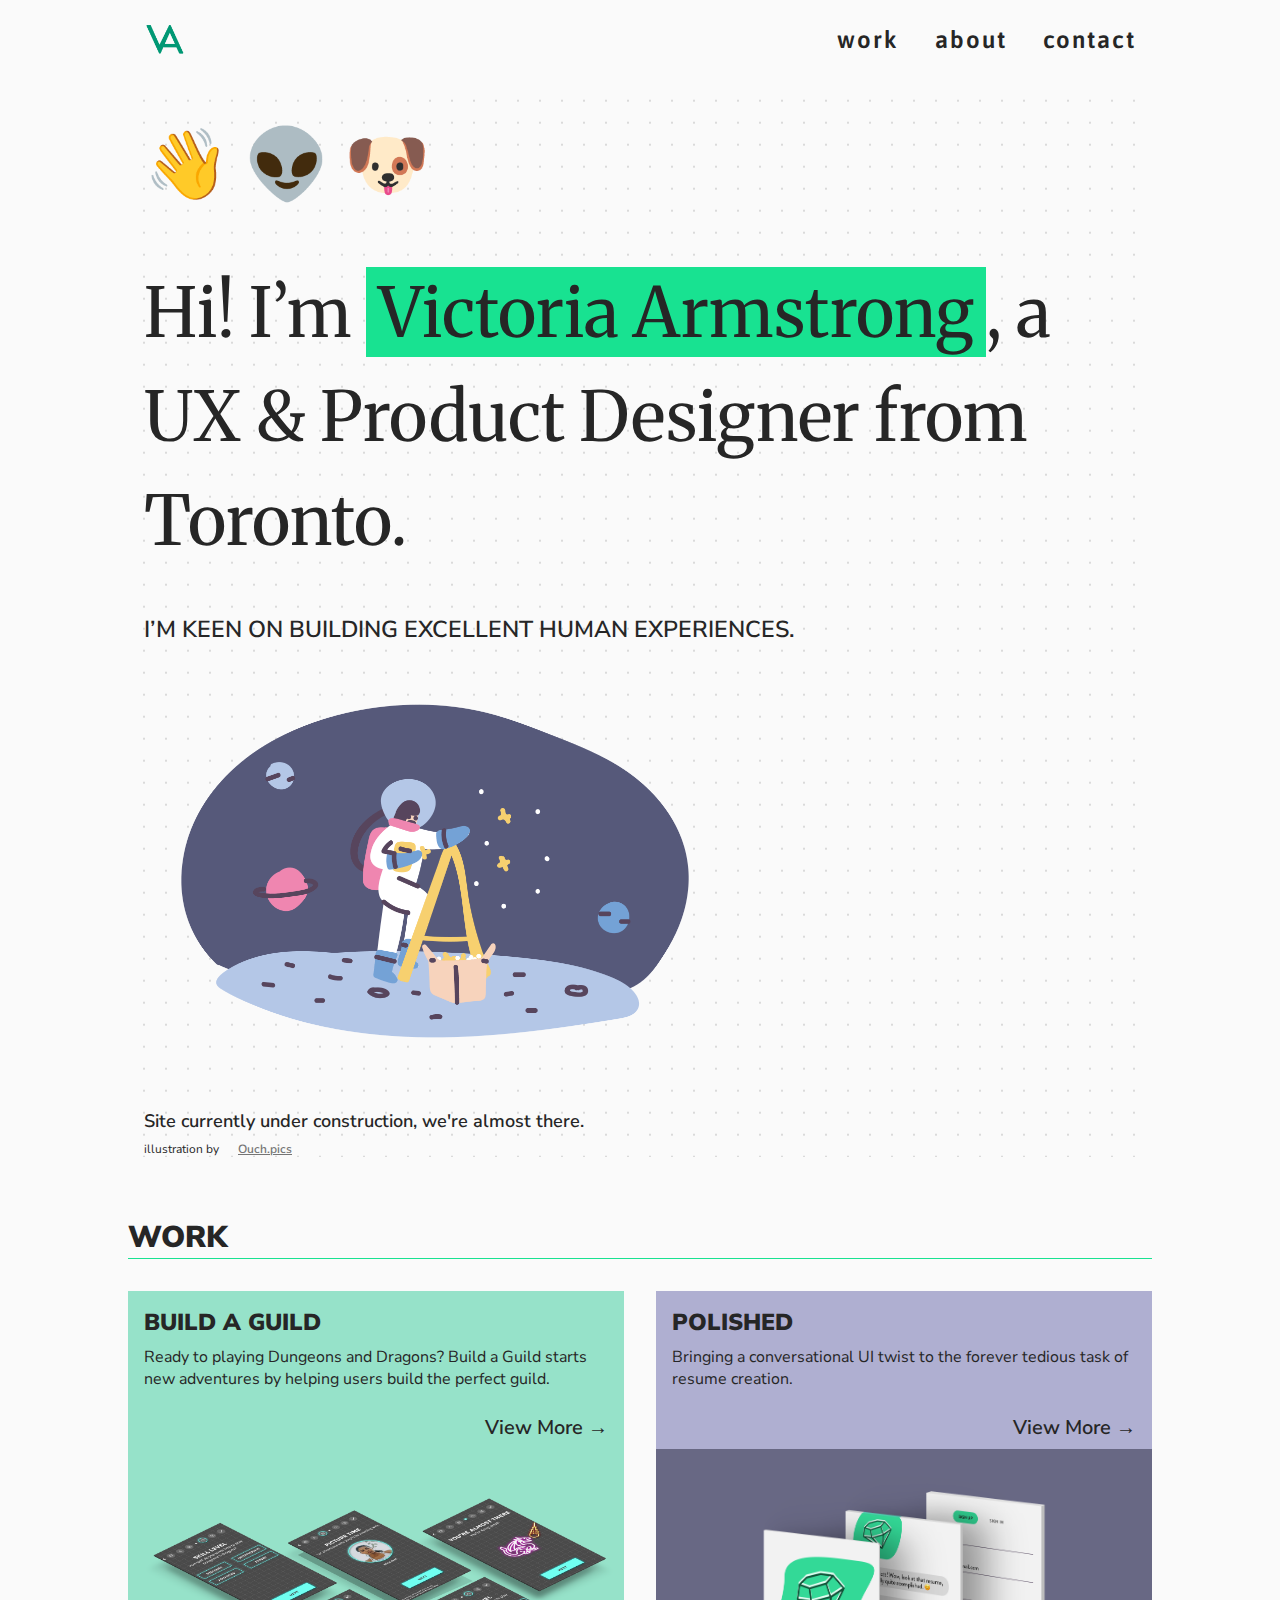
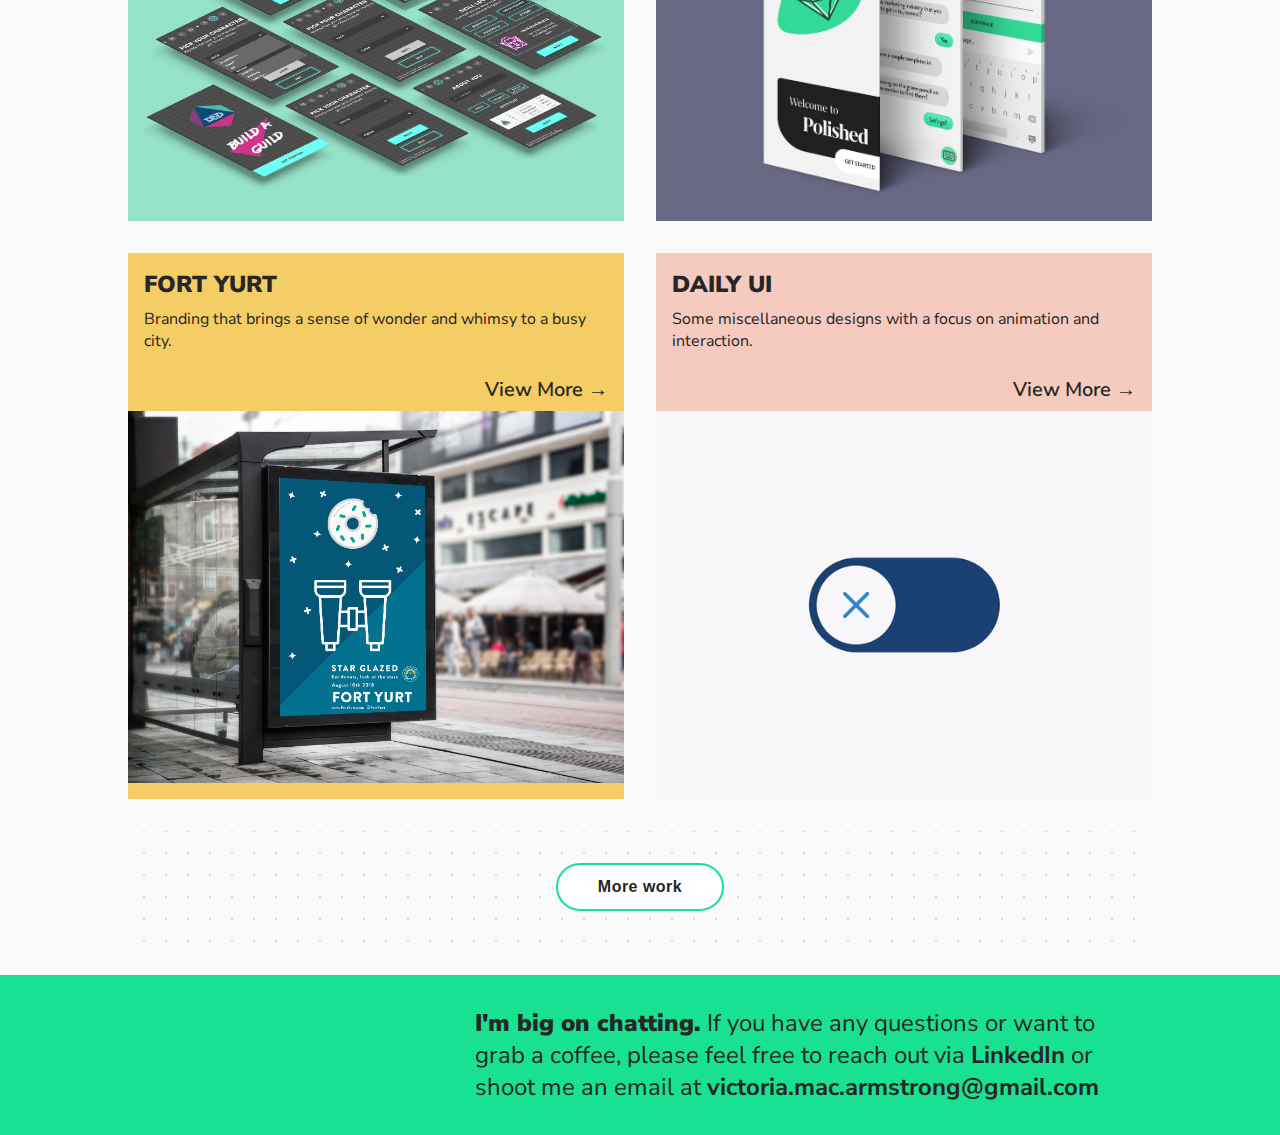
==== commit ed182105: "made the dogs move" ====
--- a/index.html
+++ b/index.html
@@ -38,7 +38,7 @@
     </header>
 
     <section class="blurb">
-      <h1 class="emoji">👋 👽 🐶 </h1>
+      <h1 class="emoji" id="emoji">👋 👽 🐶 </h1>
       <h1>Hi! I’m <em>Victoria Armstrong</em>, a UX & Product Designer from Toronto.</h1>
       <h2>I’m keen on building excellent human experiences.</h2>
       <div class="construction">
--- a/CSS/styles.css
+++ b/CSS/styles.css
@@ -103,6 +103,12 @@
   margin: 1.25rem 0 0 1rem;
 }
 
+.emoji {
+  position: absolute;
+  top: 1rem;
+  left: 0;
+}
+
 
 .blurb {
   margin-top: 0;
@@ -115,6 +121,7 @@
 .blurb h1{
   margin: 0 0 1.8rem 0;
   padding: 1rem;
+  position: relative;
 }
 
 .blurb em{
@@ -500,6 +507,39 @@
     opacity: 1;
   }
 
+  #aboutLink {
+    display: none;
+  }
+
+  .about {
+    display: grid;
+    grid-template-columns: 1fr;
+    grid-template-rows: 1fr 1fr;
+    align-items: center;
+    align-content: center;
+    justify-content: center;
+    border-top: 0.1rem solid var(--color-highlight);
+    margin: 1rem auto;
+  }
+
+  .myface {
+    display: flex;
+    margin: 0 auto;
+    justify-content: center;
+  }
+
+  .myface img{
+    padding: 0;
+    max-width: 75%;
+    align-self: center;
+  }
+
+  #closeBtn {
+    display: none;
+  }
+
+
+
   .cards {
     display: grid;
     grid-template-columns: 1fr;
